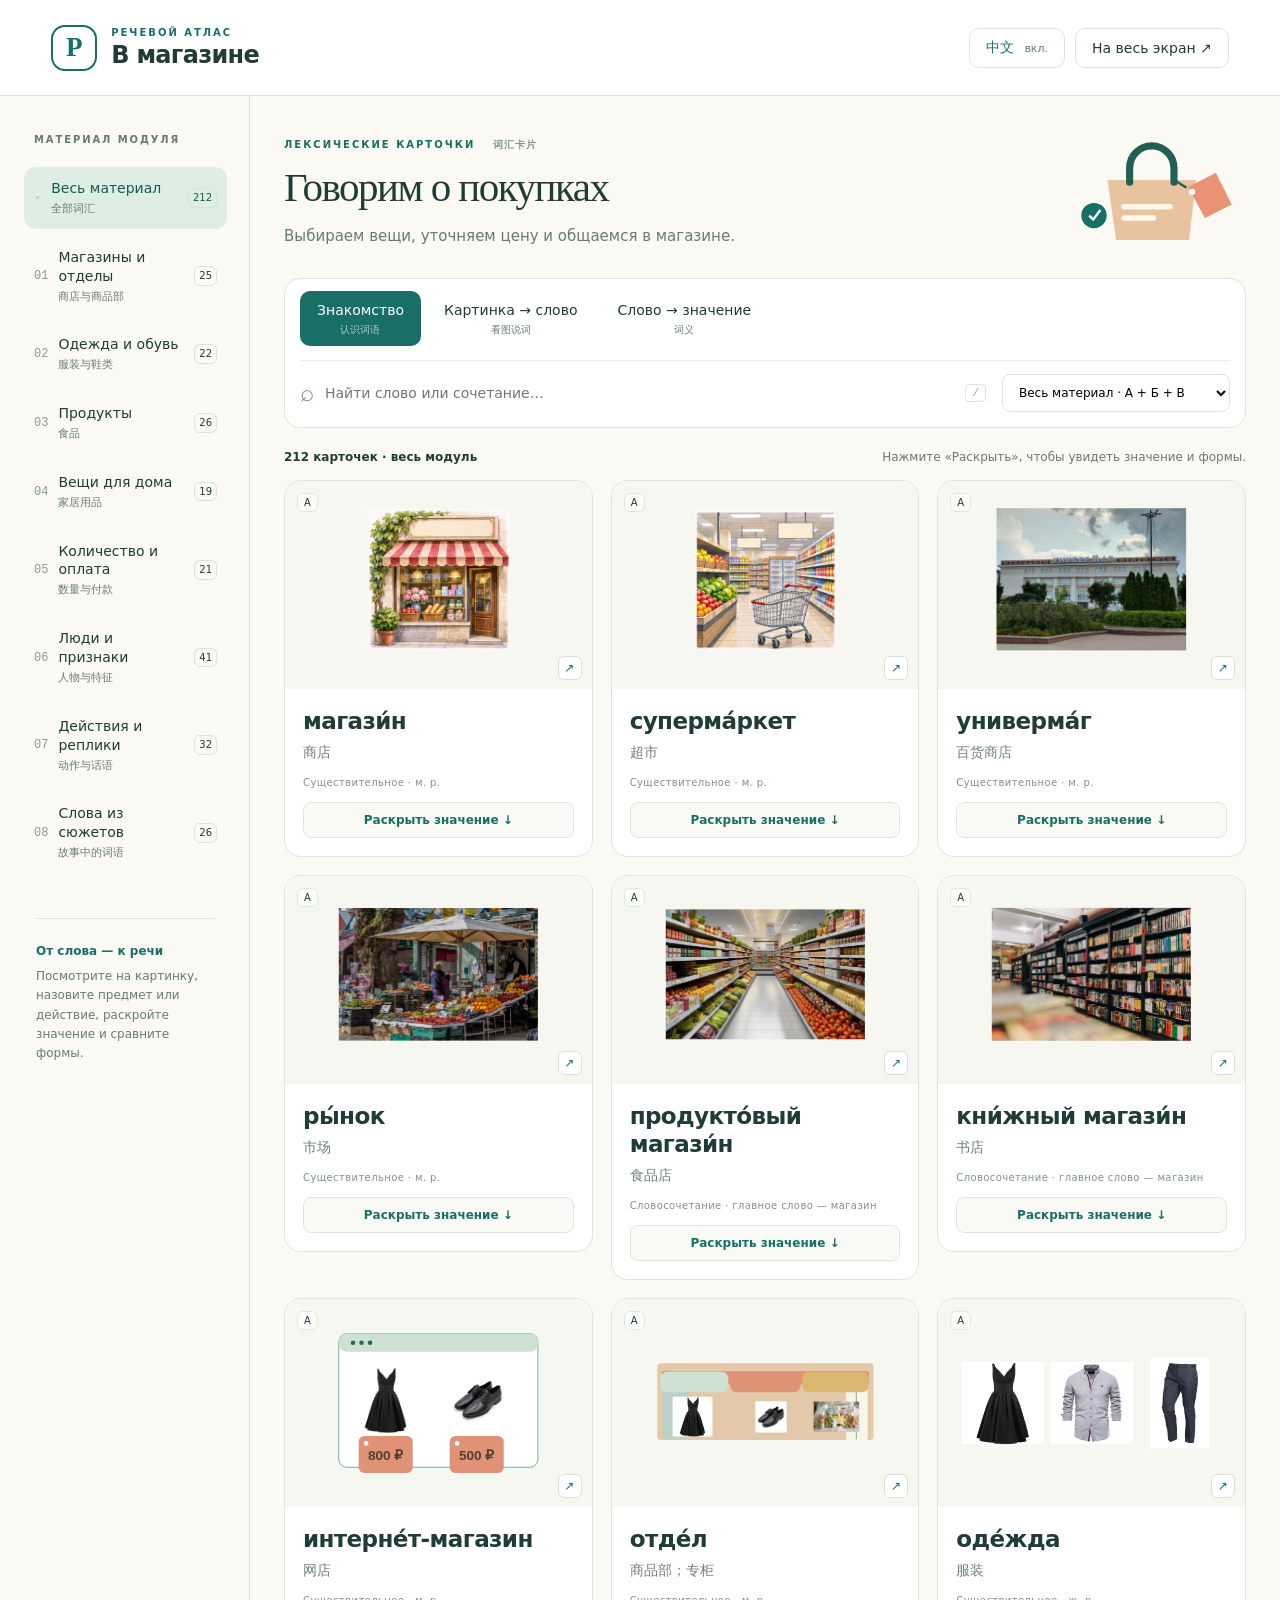
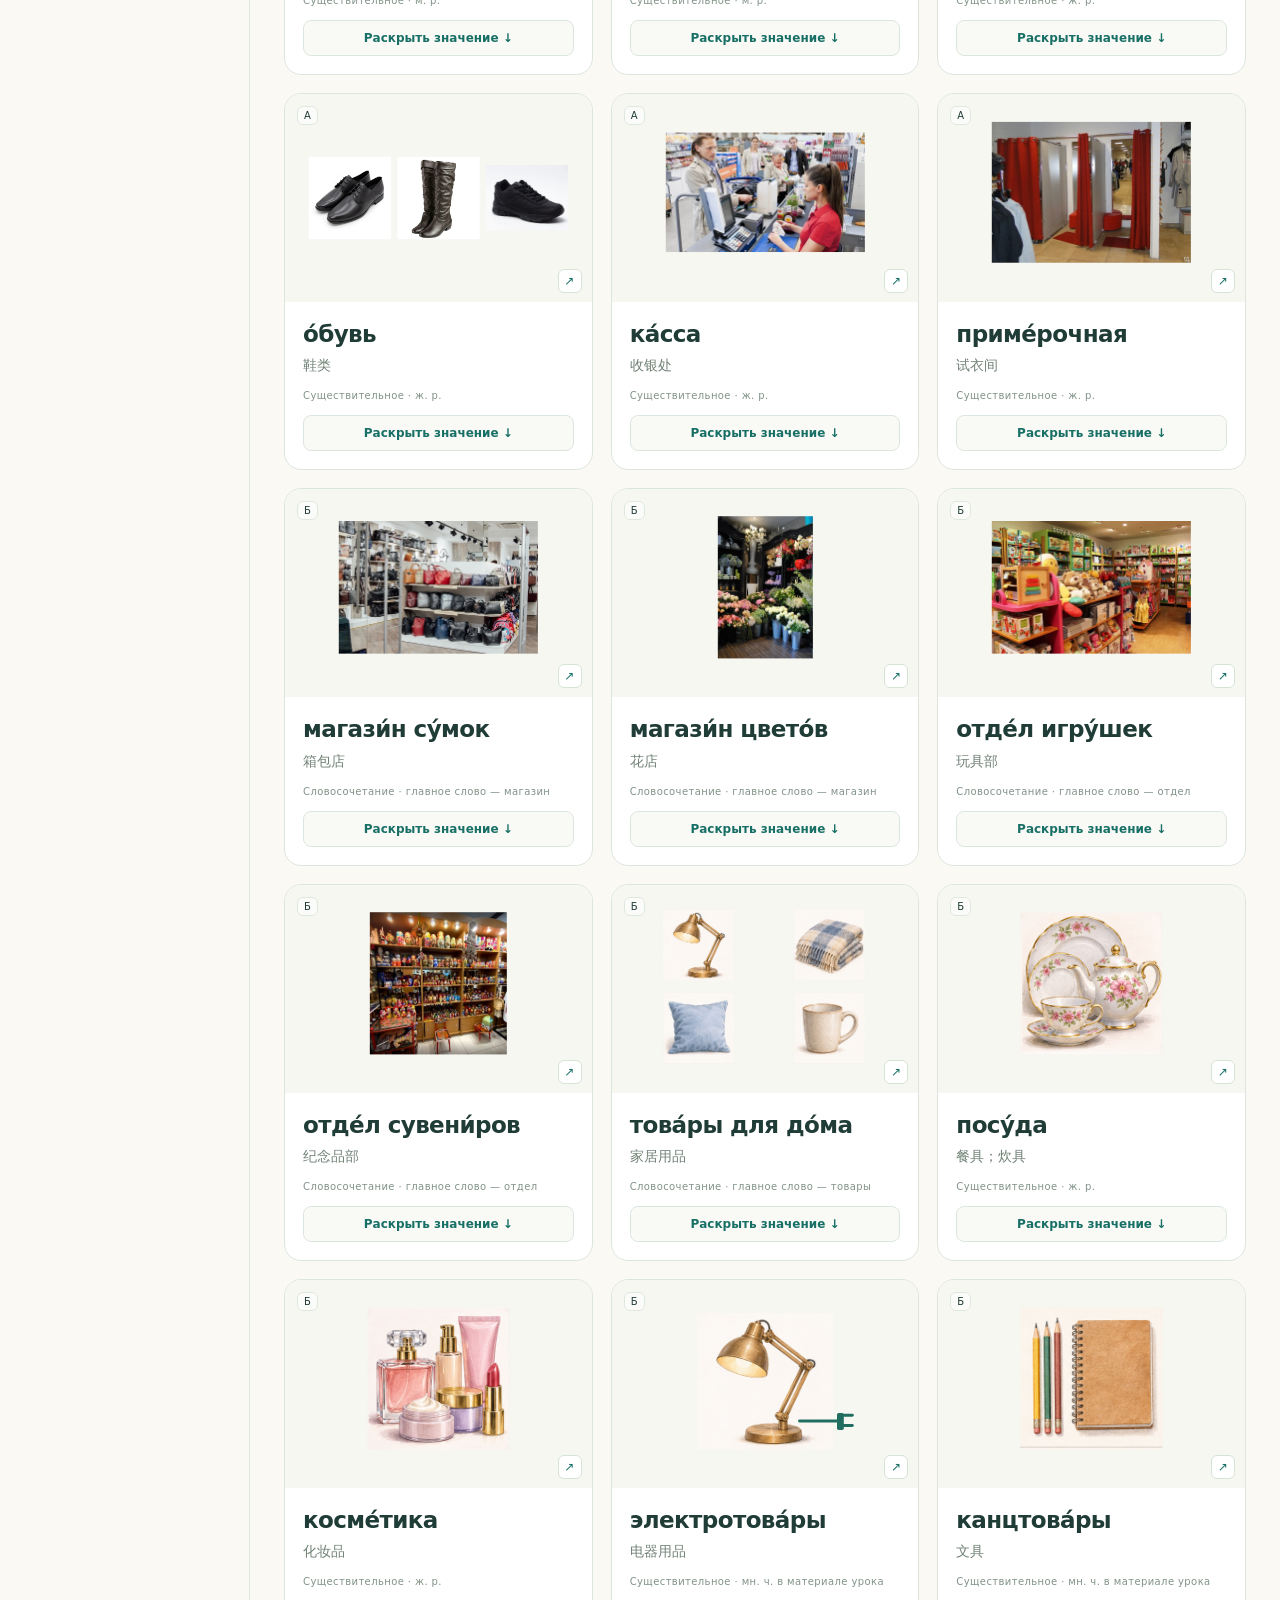
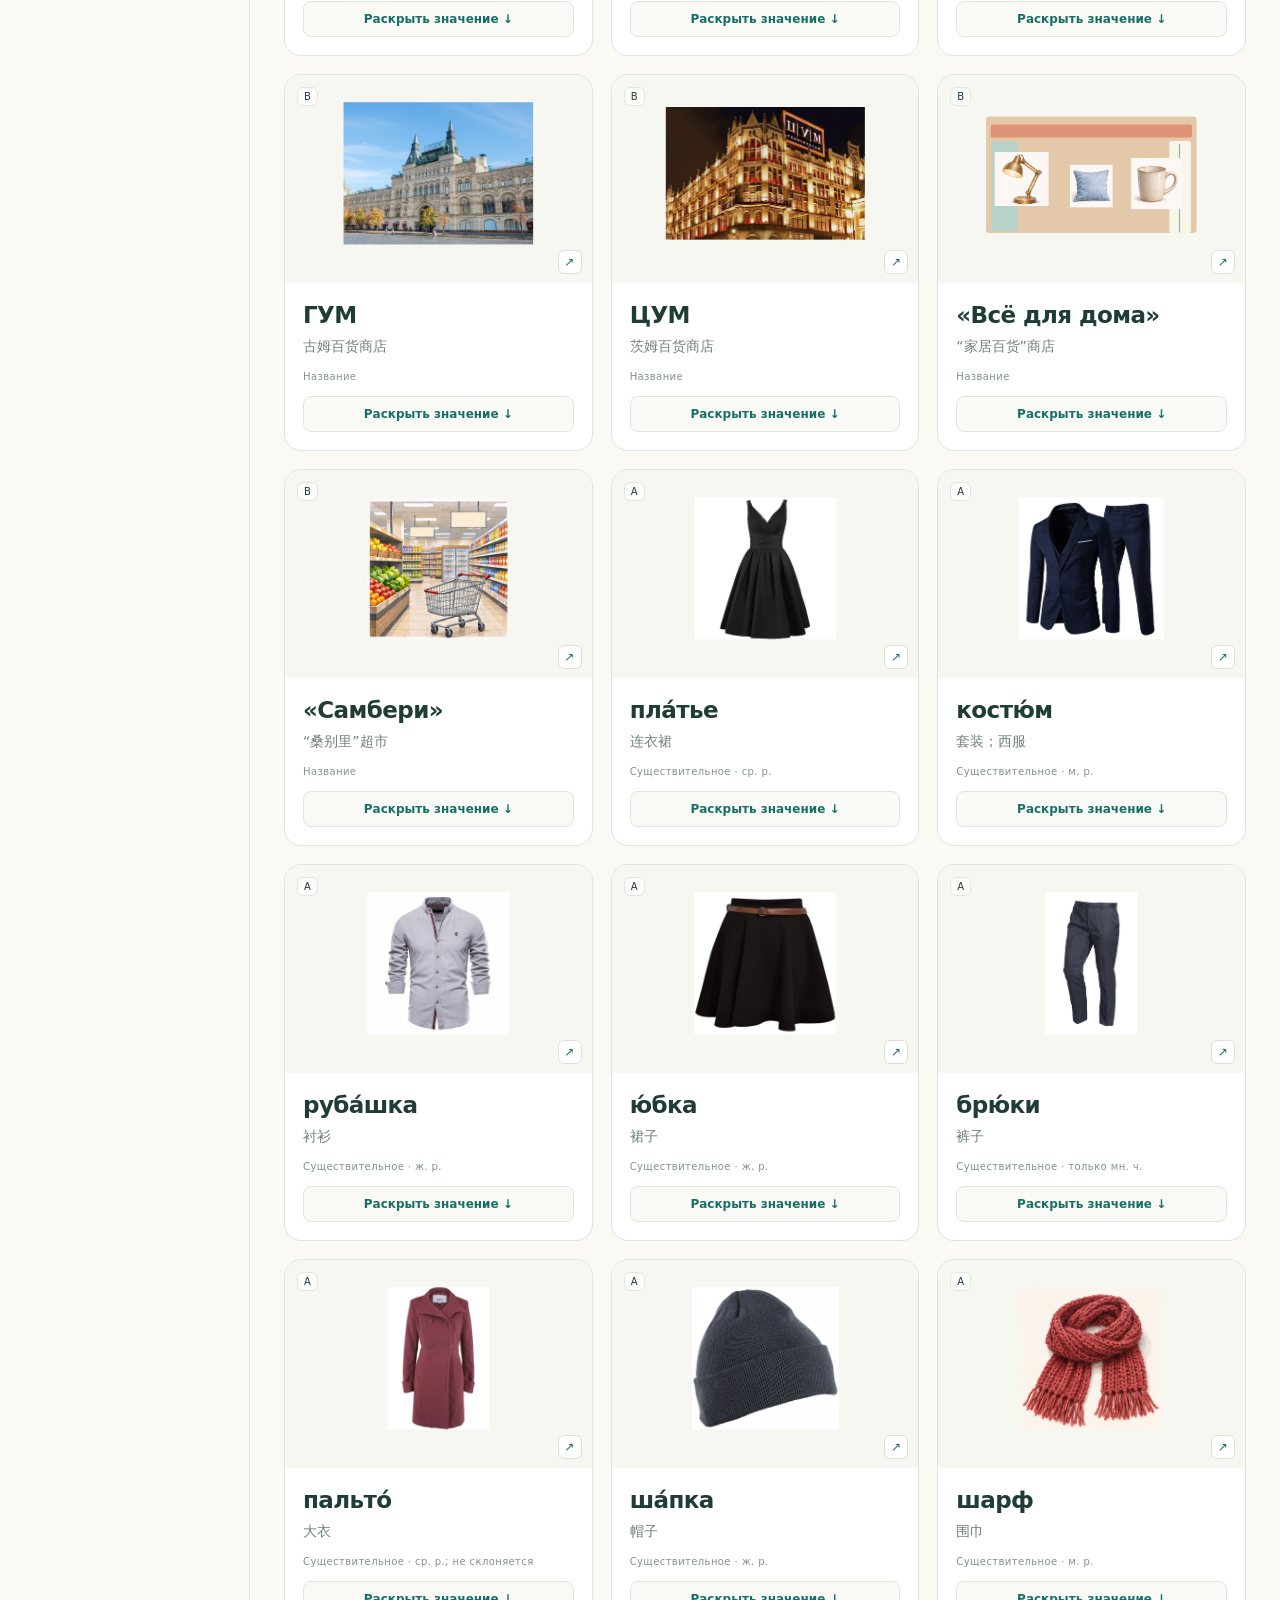
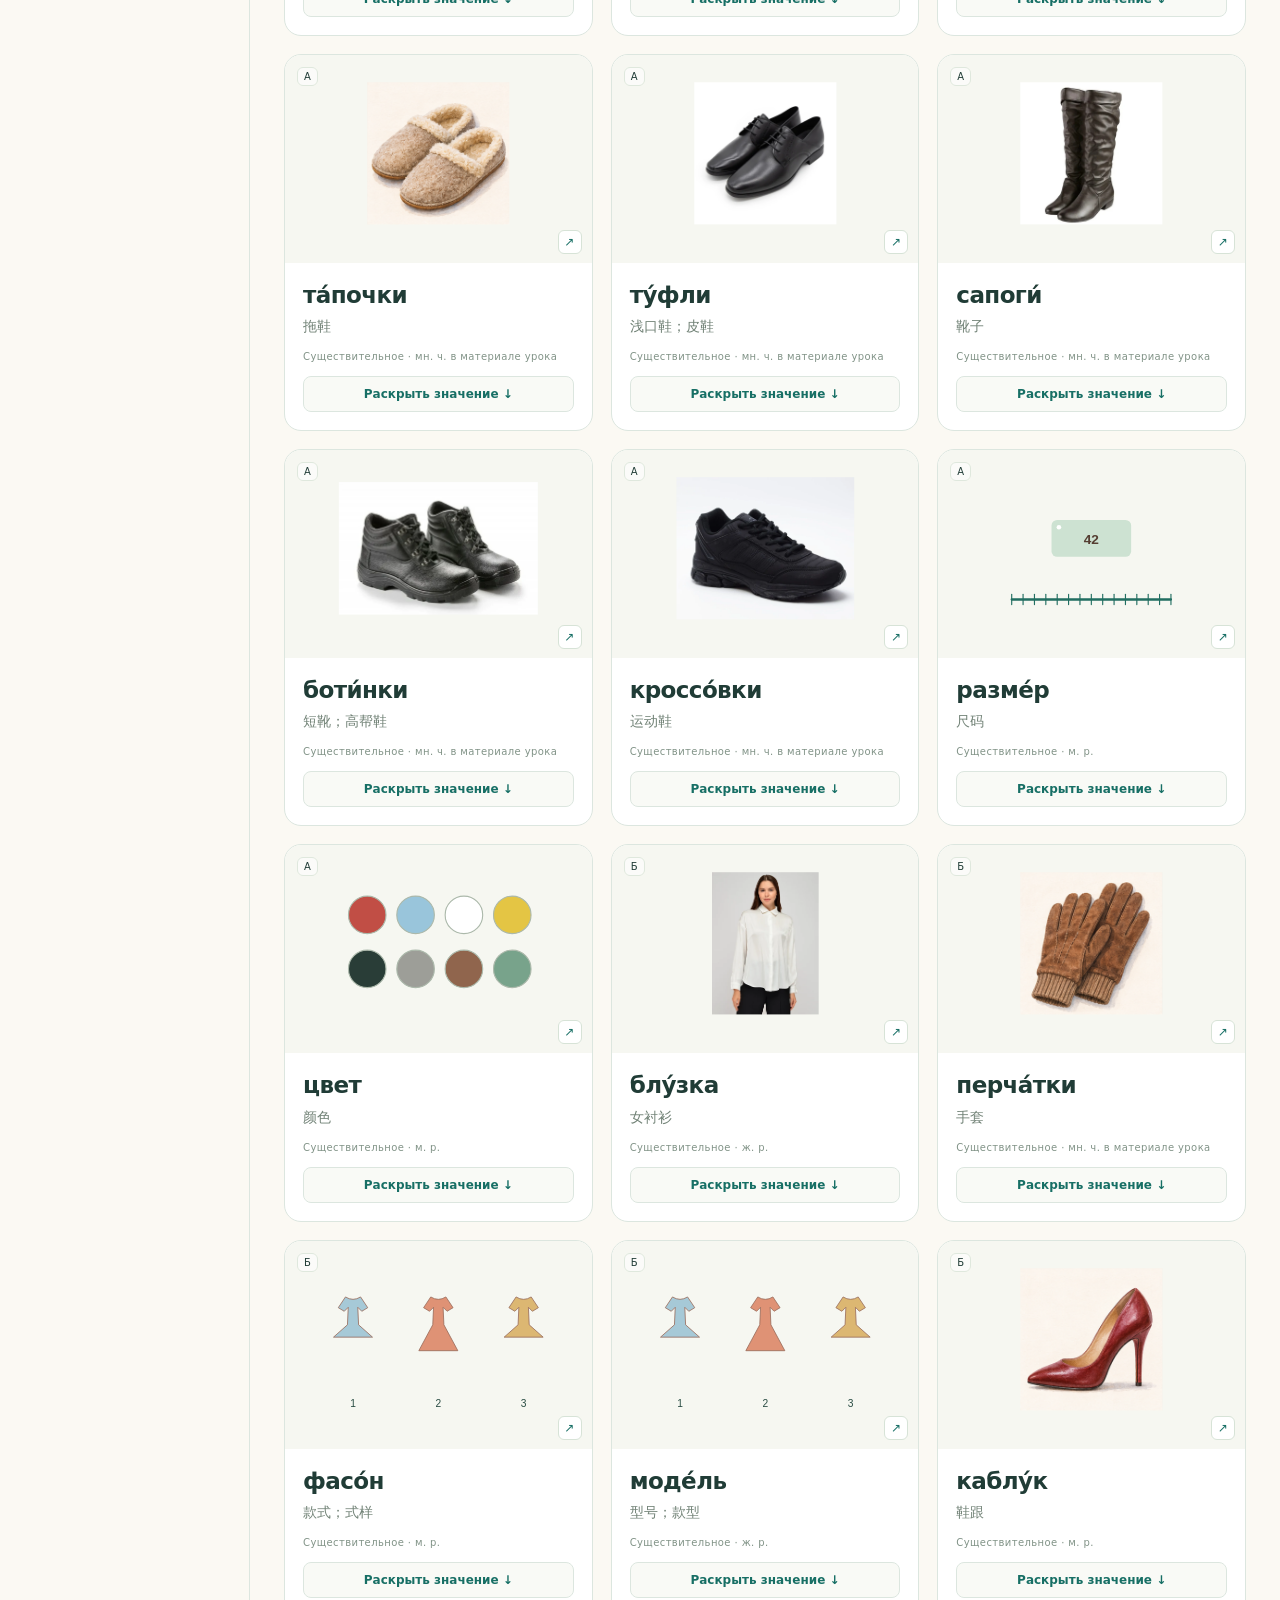
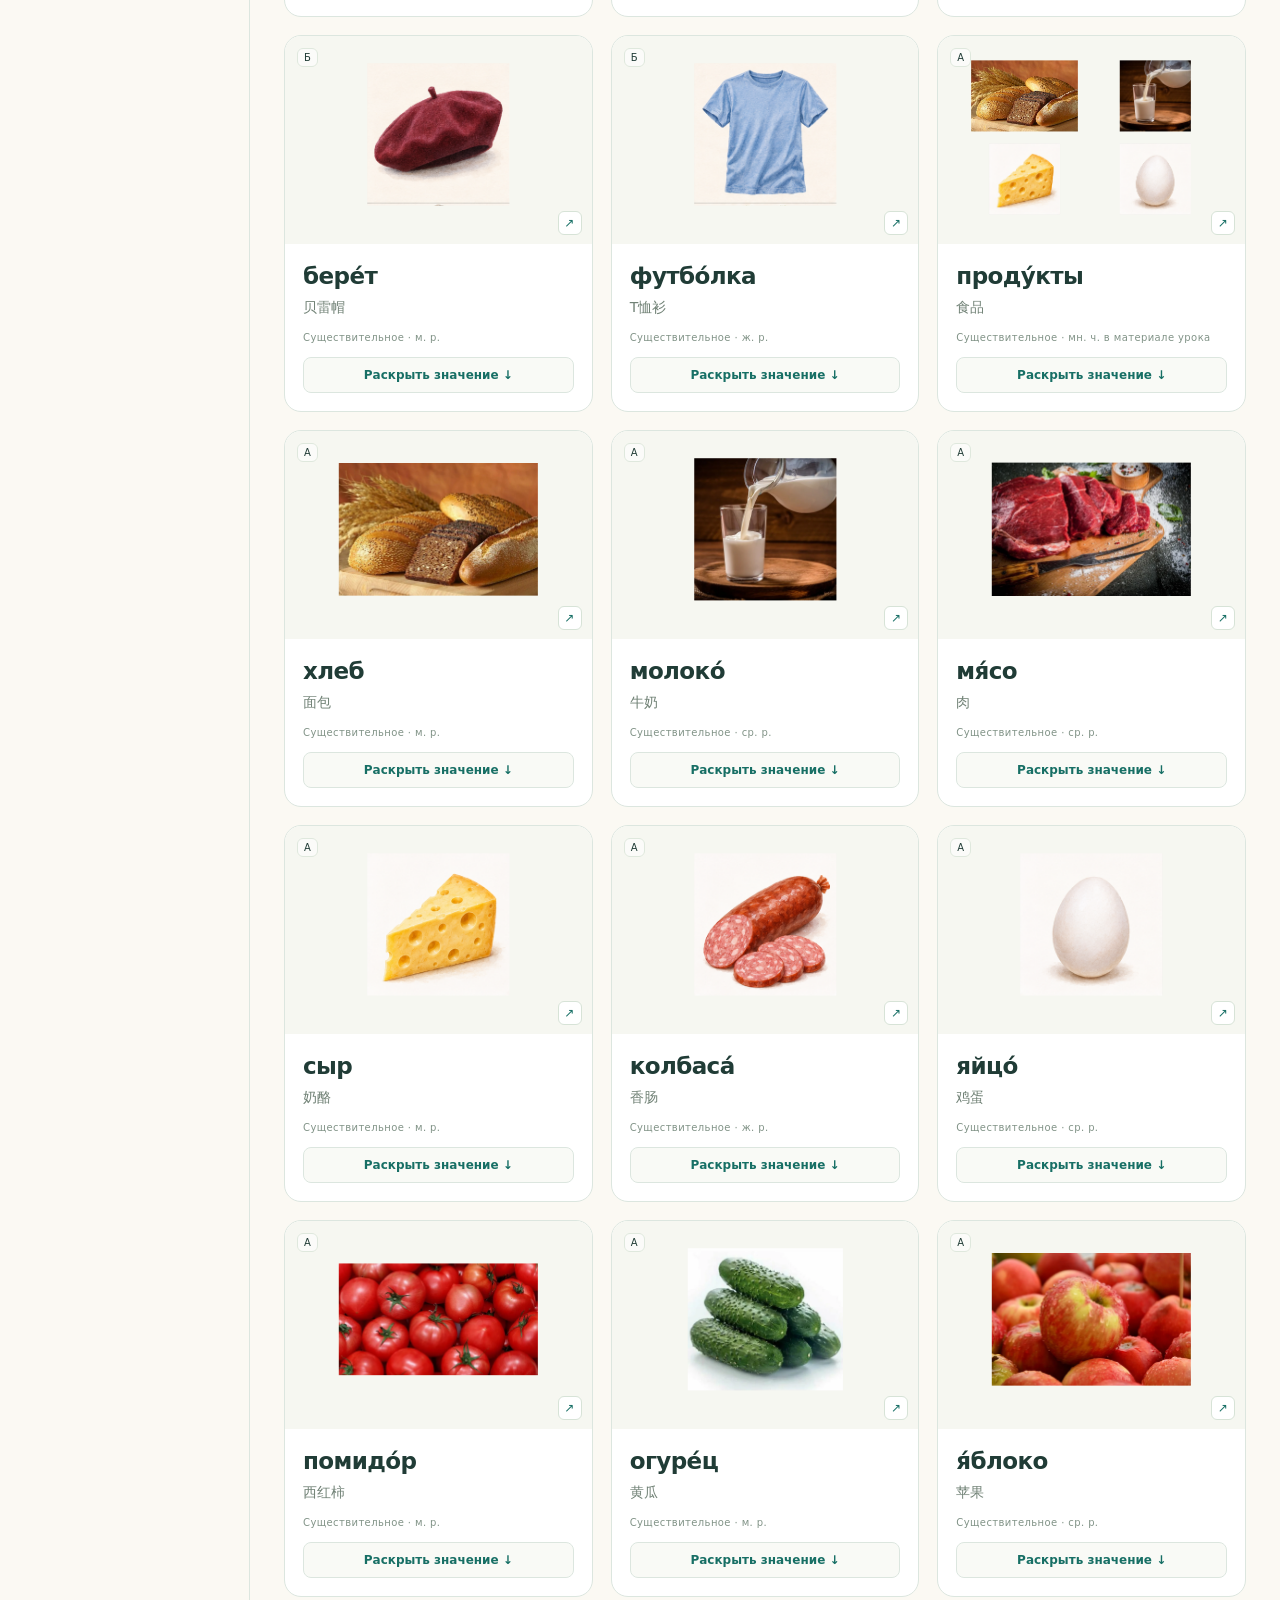
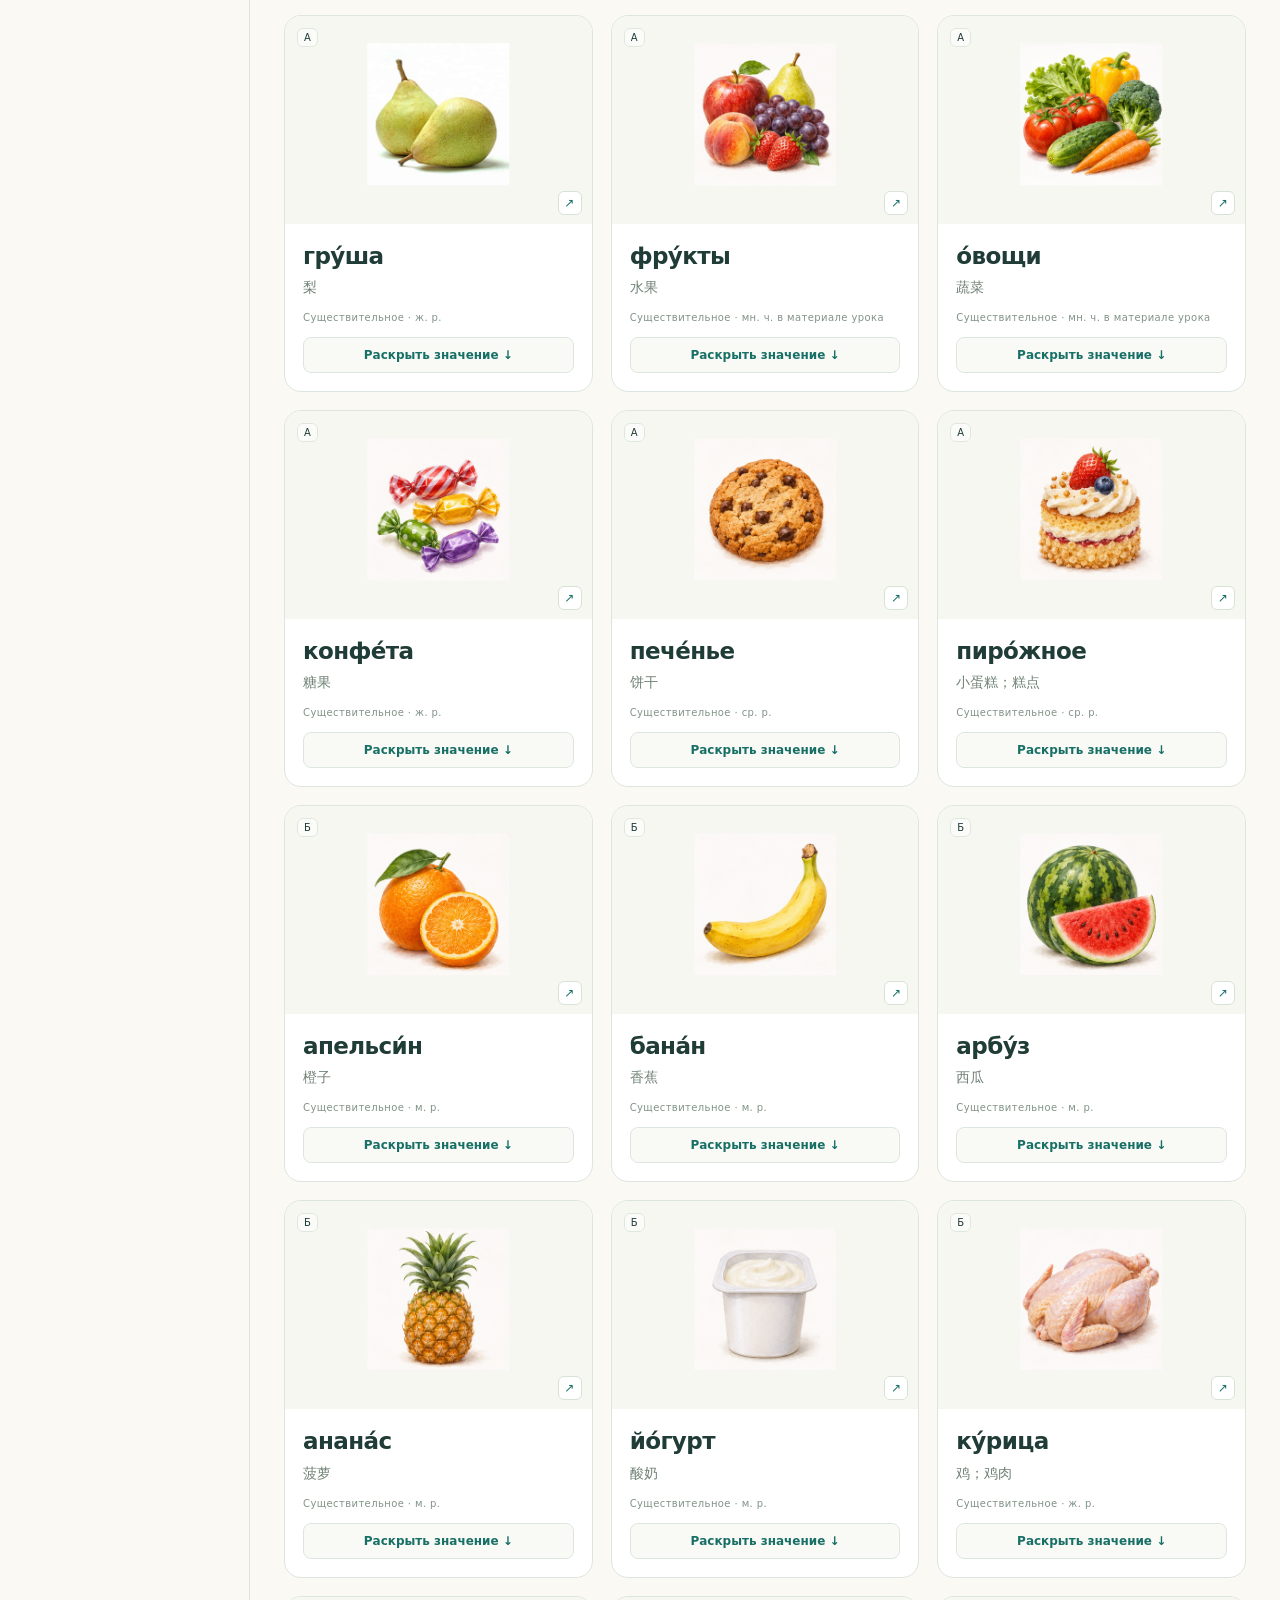
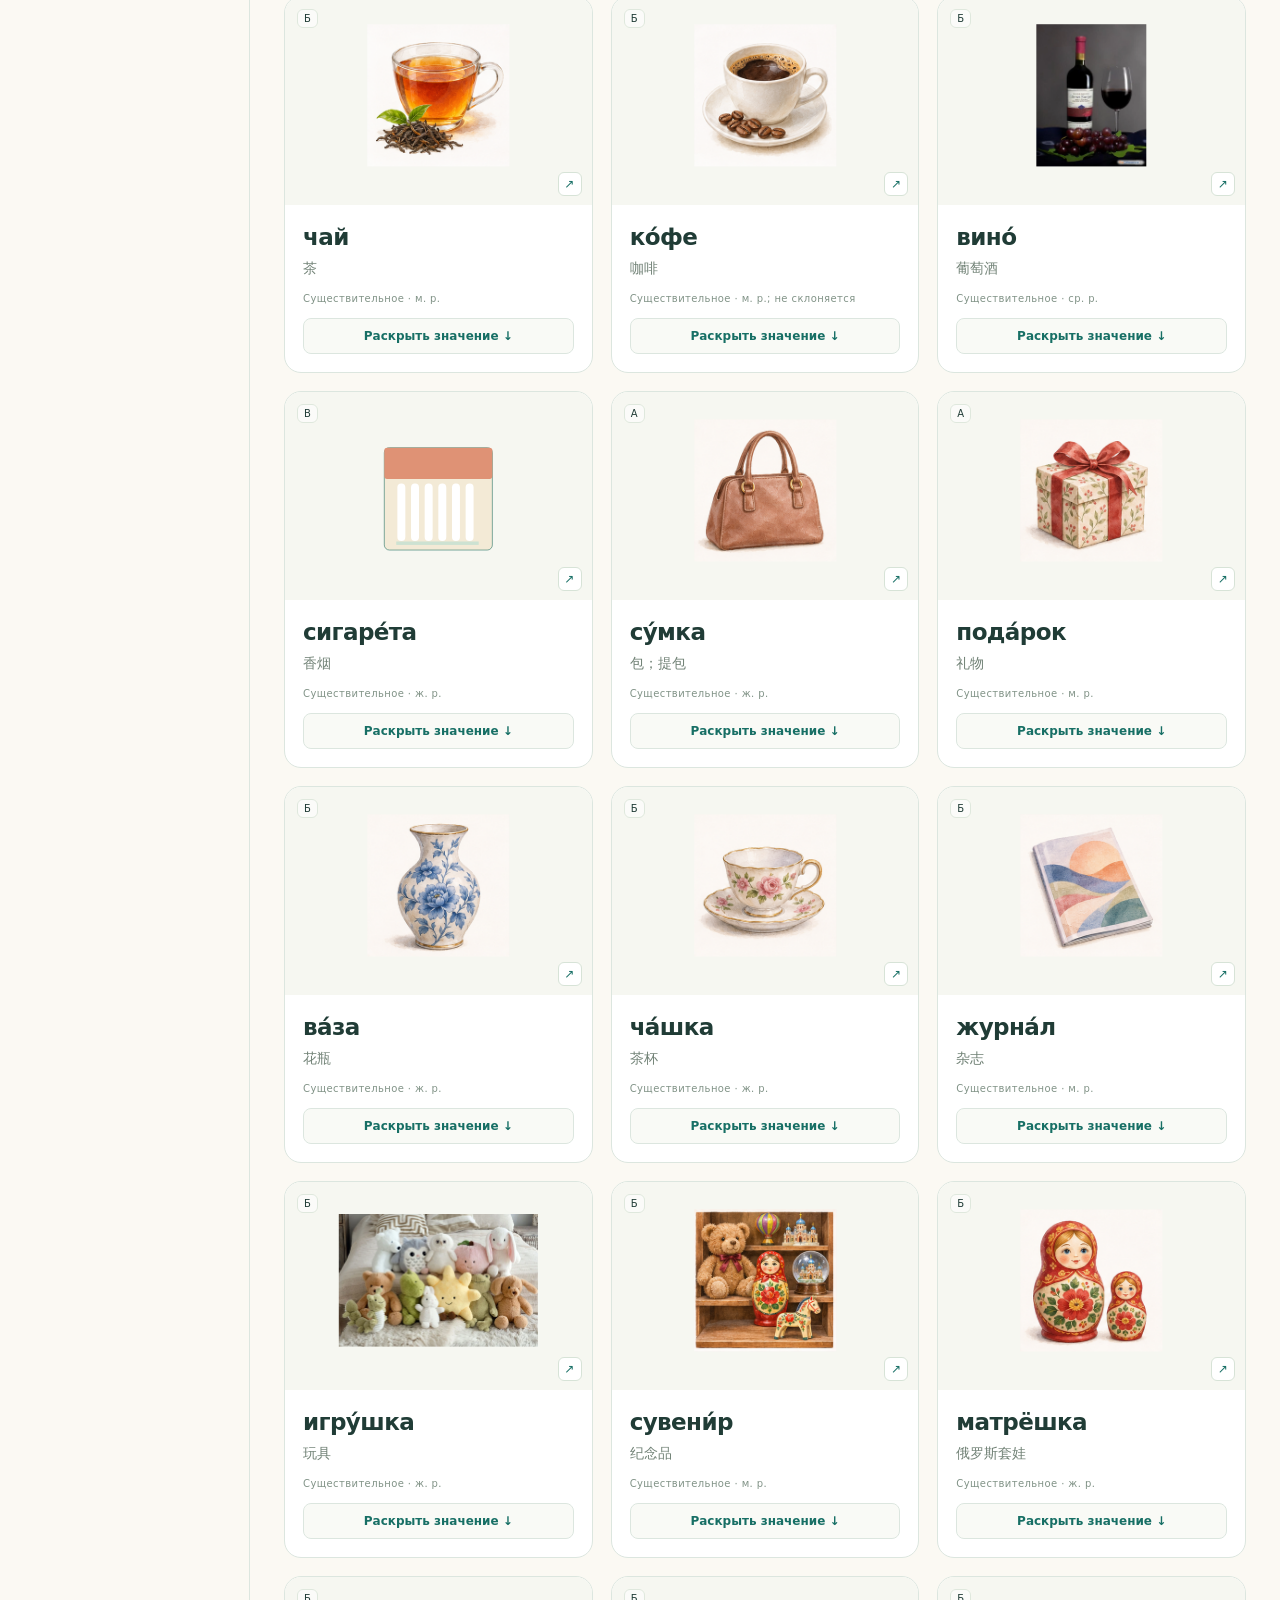
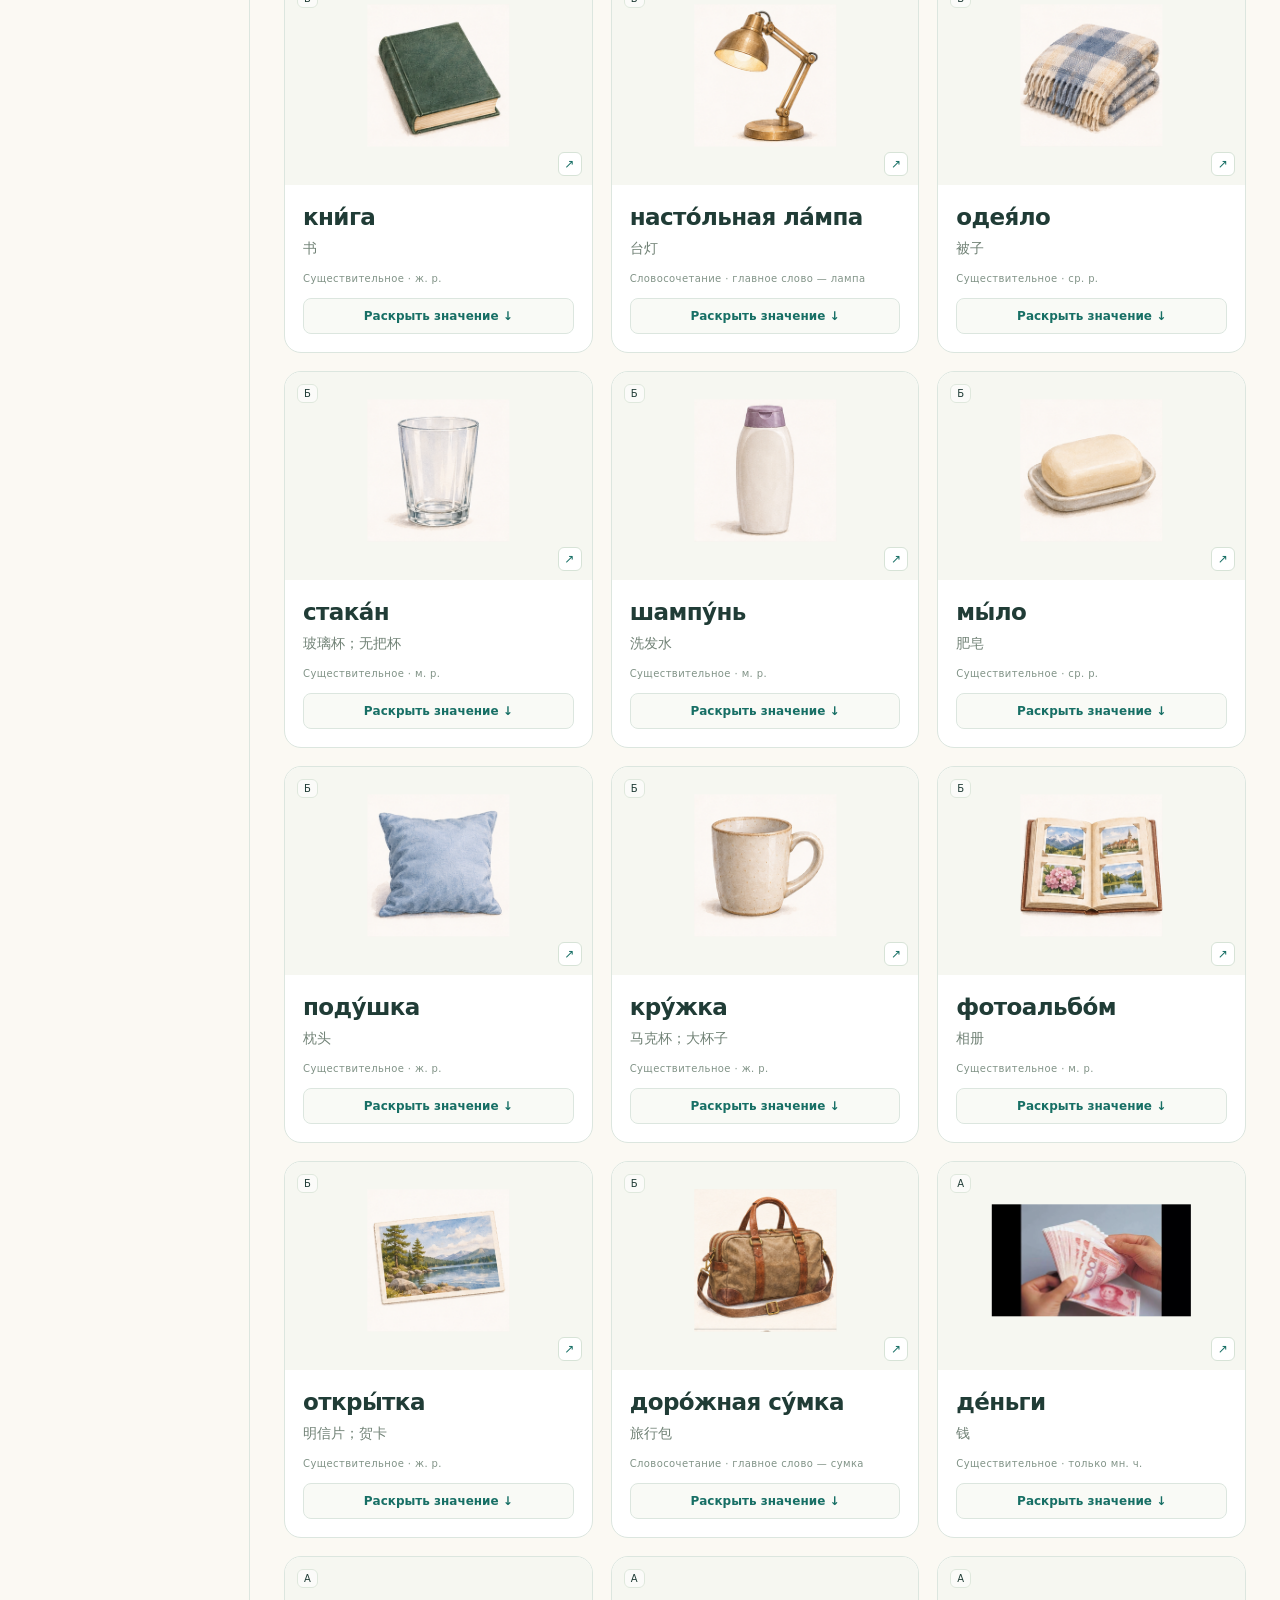
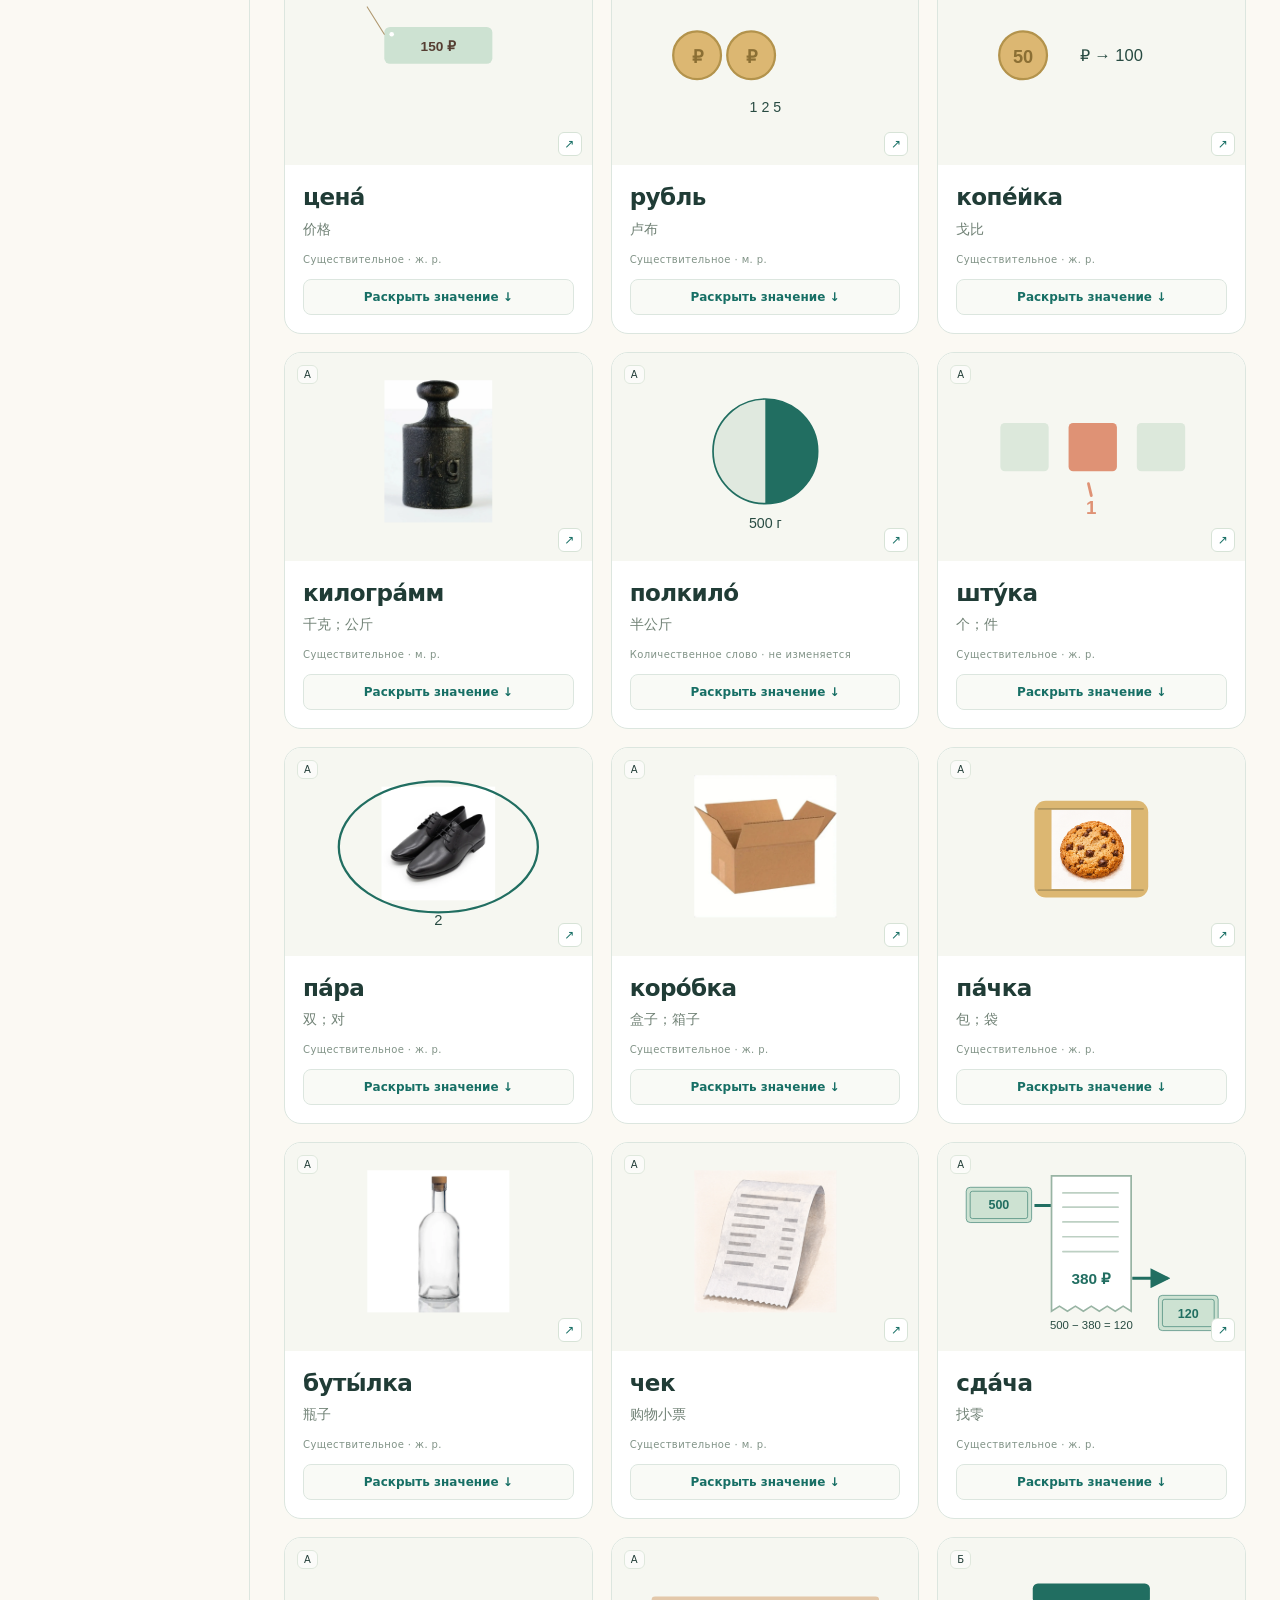
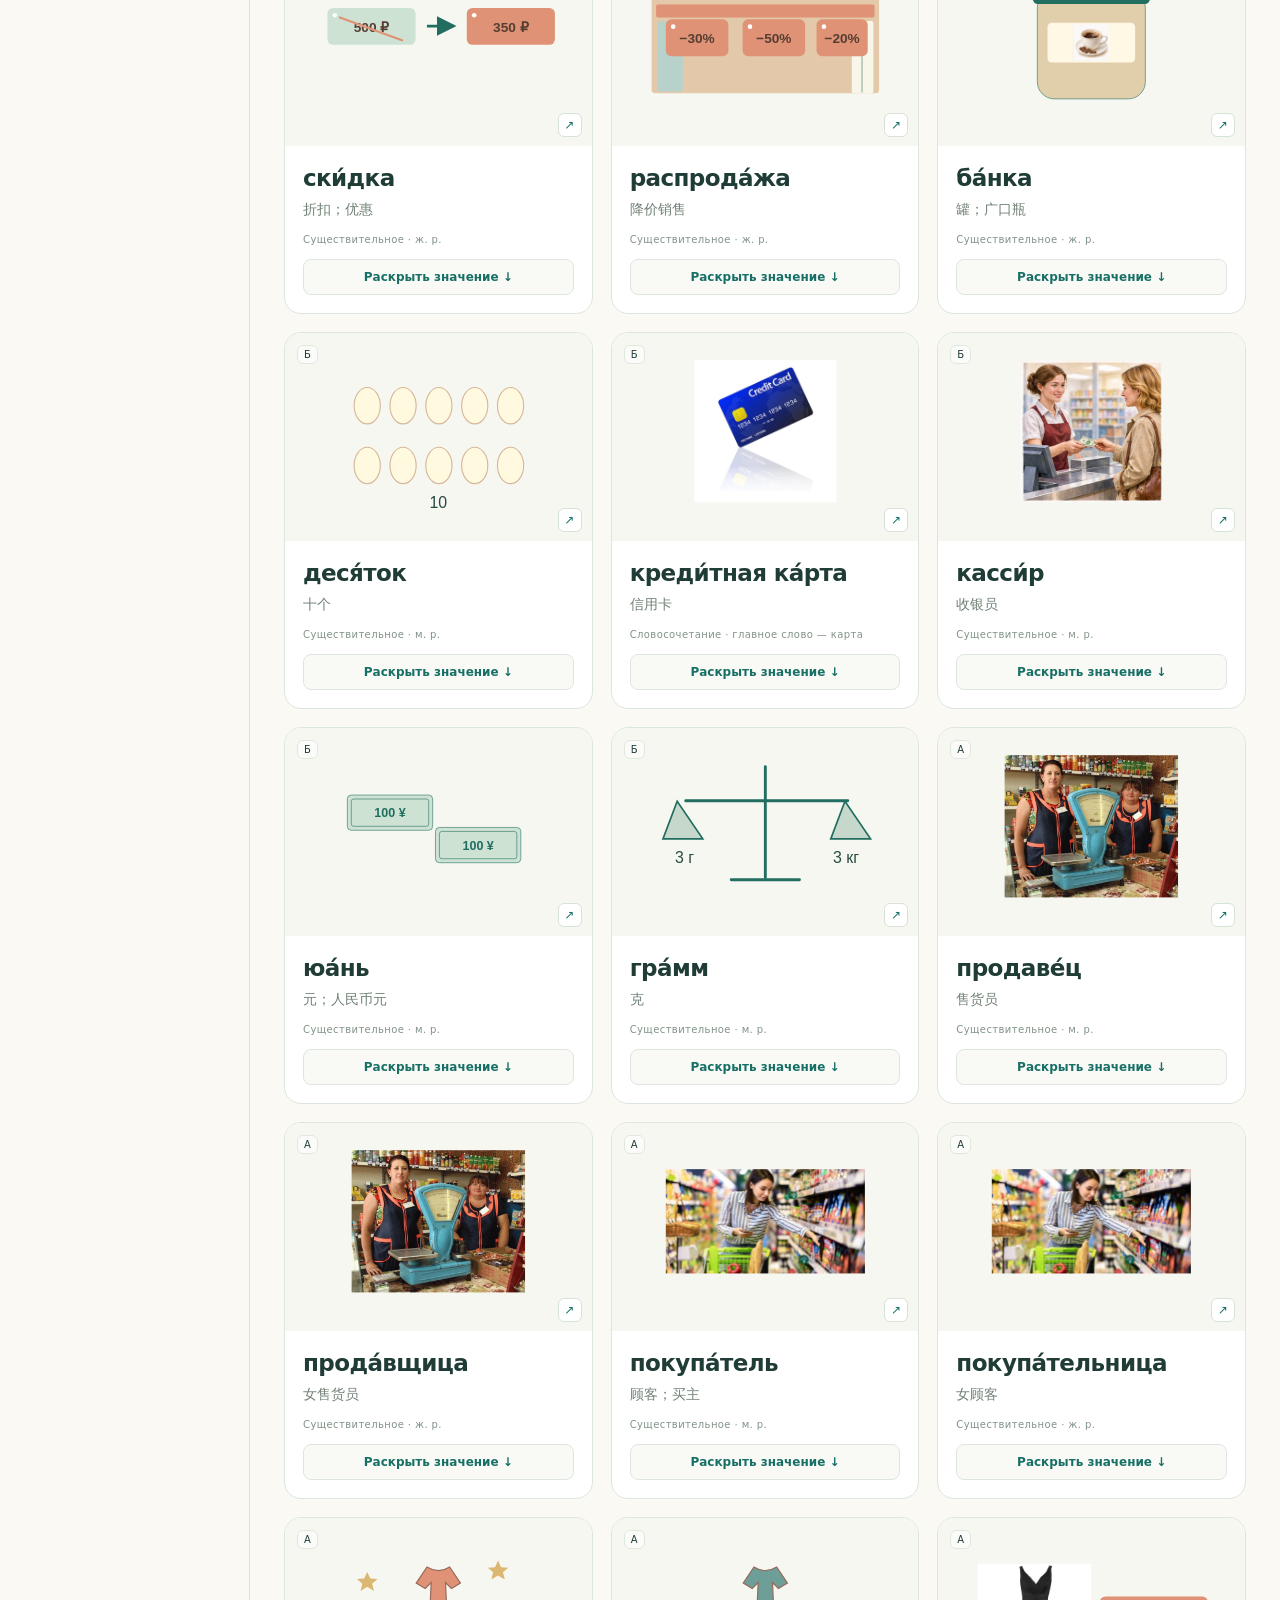
==== index.html @ 2a30f2f8 "Добавить сайт: 212 лексических карточек с иллюстрациями" ====
<!doctype html><html lang="ru"><head><meta charset="utf-8"><meta name="viewport" content="width=device-width,initial-scale=1"><meta name="theme-color" content="#176f65"><title>В магазине · Речевой атлас</title><meta name="description" content="Речевой атлас: магазины, вещи, продукты и общение при покупке. Карточки с изображениями, значениями и формами."><link rel="stylesheet" href="style.css"></head><body><a class="skip" href="#cards">К карточкам</a><header class="top"><a class="brand" href="#" aria-label="Все карточки"><span class="brand-symbol">Р</span><span><small>РЕЧЕВОЙ АТЛАС</small><b>В магазине</b></span></a><div class="top-actions"><button id="zh" aria-pressed="true">中文 <span>вкл.</span></button><button id="present">На весь экран ↗</button></div></header><div class="layout"><aside class="sidebar"><div class="side-kicker">МАТЕРИАЛ МОДУЛЯ</div><nav id="topics" aria-label="Лексические темы"></nav><div class="side-note"><span>От слова — к речи</span><p>Посмотрите на картинку, назовите предмет или действие, раскройте значение и сравните формы.</p></div></aside><main><section class="intro"><div><div class="eyebrow">ЛЕКСИЧЕСКИЕ КАРТОЧКИ <span>词汇卡片</span></div><h1 id="heading">Говорим о покупках</h1><p id="subheading">Выбираем вещи, уточняем цену и общаемся в магазине.</p></div><div class="intro-art" aria-hidden="true"><svg viewBox="0 0 240 150"><path fill="#e8c39d" d="M65 58h112l-9 76H76z"/><path d="M93 61V43a28 28 0 0 1 56 0v18" fill="none" stroke="#245f56" stroke-width="9" stroke-linecap="round"/><path d="M167 67l35-18 20 40-34 17z" fill="#ea9374"/><circle cx="172" cy="73" r="4" fill="#fff"/><path d="M165 68l-16-10" stroke="#245f56" stroke-width="3"/><path d="M86 92h58m-58 14h37" stroke="#fff7eb" stroke-width="7" stroke-linecap="round"/><circle cx="48" cy="103" r="16" fill="#176f65"/><path d="M42 103l5 5 9-12" fill="none" stroke="#fff" stroke-width="3"/></svg></div></section><section class="controls" aria-label="Настройки карточек"><div class="modes" role="group" aria-label="Режим"><button class="active" data-mode="browse">Знакомство <small>认识词语</small></button><button data-mode="picture">Картинка → слово <small>看图说词</small></button><button data-mode="meaning">Слово → значение <small>词义</small></button></div><div class="filter-row"><label class="search"><span aria-hidden="true">⌕</span><input id="search" placeholder="Найти слово или сочетание…" aria-label="Поиск карточек"><kbd>/</kbd></label><select id="level" aria-label="Языковой материал"><option value="all">Весь материал · А + Б + В</option><option value="А">А · Основные слова</option><option value="Б">Б · Слова с опорой</option><option value="В">В · Слова из сюжетов</option></select></div></section><div class="results"><span id="count" role="status">Загружаем карточки…</span><span id="modehint">Нажмите «Раскрыть», чтобы увидеть значение и формы.</span></div><div class="cards" id="cards" tabindex="-1"></div><div id="empty" class="empty" hidden>Ничего не найдено.<button id="reset">Показать весь материал</button></div><footer><b>В магазине</b><span>Речевой атлас · Картинка, слово, значение и речь</span><button id="help">Как работать с карточками</button></footer></main></div><dialog id="viewer"><div class="dialog-top"><span id="deck-count"></span><button id="close" aria-label="Закрыть карточку">✕</button></div><div id="deck-card"></div><div class="deck-nav"><button id="prev" aria-label="Предыдущая карточка">← Назад</button><button id="flip">Раскрыть</button><button id="next" aria-label="Следующая карточка">Дальше →</button></div><p class="keyhint">← → — листать · Пробел — раскрыть · Esc — закрыть</p></dialog><dialog id="help-dialog"><button class="help-close" aria-label="Закрыть">✕</button><h2>Одна карточка — несколько опор</h2><p><b>Знакомство.</b> Посмотрите на изображение и слово. Раскройте толкование, формы и пример.</p><p><b>Картинка → слово.</b> Сначала назовите предмет, действие или ситуацию. Затем проверьте себя.</p><p><b>Слово → значение.</b> Объясните слово по-русски. После этого сравните своё объяснение с карточкой.</p><p>Слова А — основа для короткой реплики. Б — расширение с опорой. В — слова для понимания конкретных сюжетов. Для отвлечённых значений используются ситуации и смысловые схемы.</p><button class="primary help-close">К карточкам</button></dialog><script src="app.js"></script></body></html>
---- style.css ----
:root{--ink:#203c36;--teal:#176f65;--muted:#687b73;--border:#dce6df;--cream:#fbf9f3;--mint:#e9f3ed;--orange:#e49c7d}*{box-sizing:border-box}body{margin:0;background:var(--cream);color:var(--ink);font-family:system-ui,-apple-system,"Segoe UI",Arial,sans-serif;font-size:17px}button,input,select{font:inherit}button,a,input,select{touch-action:manipulation}button{cursor:pointer}button:focus-visible,a:focus-visible,input:focus-visible,select:focus-visible{outline:3px solid #df926b;outline-offset:4px}button{color:inherit}button:disabled{opacity:.45;cursor:default}.skip{position:absolute;left:-999px}.skip:focus{left:12px;top:12px;z-index:10;background:white;padding:14px}.top{height:96px;background:#fff;display:flex;align-items:center;justify-content:space-between;padding:0 4vw;border-bottom:1px solid var(--border)}.brand{display:flex;gap:14px;align-items:center;text-decoration:none;color:inherit}.brand-symbol{width:46px;height:46px;border:2px solid var(--teal);border-radius:14px;display:grid;place-items:center;font:700 27px Georgia;color:var(--teal)}.brand small{display:block;letter-spacing:2px;font-size:10px;font-weight:700;color:var(--teal);margin-bottom:3px}.brand b{font-size:24px;letter-spacing:-.7px}.top-actions{display:flex;gap:10px}.top-actions button{padding:10px 16px;border:1px solid var(--border);border-radius:10px;background:white;font-size:14px}.top-actions #zh{color:var(--teal)}#zh span{font-size:11px;margin-left:6px;color:var(--muted)}.layout{max-width:1640px;margin:auto;display:grid;grid-template-columns:250px minmax(0,1fr)}.sidebar{padding:38px 22px 30px 24px;border-right:1px solid var(--border)}.side-kicker{font-size:10px;letter-spacing:1.9px;font-weight:750;color:var(--muted);margin:0 10px 22px}#topics{display:grid;gap:7px}#topics button{display:flex;align-items:center;text-align:left;border:0;background:none;width:100%;border-radius:12px;padding:12px 10px;gap:10px;font-size:14px;line-height:1.35}#topics button.active{background:#deeee4;color:#125d50}#topics button:hover{background:#eaf0e8}.topic-index{color:#8a9b91;font:12px ui-monospace,monospace;flex-shrink:0}.topic-name{flex:1}.topic-name small{display:block;color:var(--muted);font-size:11px;margin-top:4px}.topic-num{border:1px solid #d9e3d8;border-radius:6px;font-size:10px;padding:2px 4px}.side-note{margin:45px 12px 0;border-top:1px solid var(--border);padding-top:23px;font-size:12px;line-height:1.6;color:var(--muted)}.side-note span{color:var(--teal);font-weight:700}.side-note p{margin:6px 0}main{min-width:0;padding:38px 34px}.intro{display:flex;align-items:center;justify-content:space-between;margin-bottom:25px;gap:15px}.eyebrow{color:var(--teal);font-size:10px;letter-spacing:2px;font-weight:750}.eyebrow span{letter-spacing:1px;color:#80968b;margin-left:12px}h1{font:500 clamp(31px,3.2vw,48px)/1.12 Georgia,"Times New Roman",serif;letter-spacing:-1.5px;margin:13px 0}#subheading{font-size:15px;line-height:1.6;color:var(--muted);margin:0;max-width:680px}.intro-art{width:190px;flex-shrink:0}.intro-art svg{width:100%;display:block}.controls{border:1px solid var(--border);border-radius:16px;background:white;padding:8px 15px 15px}.modes{display:flex;gap:6px;padding:4px 0 14px;border-bottom:1px solid #edf0e9}.modes button{border:0;background:white;padding:10px 17px;border-radius:10px;font-size:14px;line-height:1.3}.modes button.active{background:var(--teal);color:white}.modes small{display:block;opacity:.65;margin-top:4px;font-size:10px}.filter-row{display:flex;gap:16px;align-items:center;padding-top:13px}.search{flex:1;display:flex;align-items:center;gap:9px;min-width:100px}.search span{font-size:24px;color:#7d9186}.search input{min-width:0;width:100%;background:transparent;border:0;outline:0;font-size:14px;color:var(--ink)}.search kbd{font-size:11px;border:1px solid var(--border);border-radius:4px;padding:2px 6px;color:#9ba89e}select{max-width:240px;font-size:12px;border:1px solid var(--border);padding:10px 28px 10px 12px;background:white;border-radius:8px}.results{display:flex;align-items:center;justify-content:space-between;gap:15px;margin:22px 0 16px;font-size:12px;color:var(--muted)}#count{color:var(--ink);font-weight:600}.cards{display:grid;grid-template-columns:repeat(3,minmax(0,1fr));gap:18px;align-items:start}.lex-card{border:1px solid var(--border);background:#fff;border-radius:17px;overflow:hidden;transition:border-color .2s,box-shadow .2s;min-width:0}.lex-card:hover{border-color:#9db9aa;box-shadow:0 6px 24px #143d2c08}.picture{height:208px;width:100%;display:block;object-fit:contain;background:#f6f7f1;padding:13px}.picture-link{display:block;width:100%;border:0;padding:0;background:transparent;position:relative}.expand-icon{position:absolute;right:10px;bottom:9px;background:#fff;border:1px solid #d7e3d7;border-radius:6px;font-size:12px;padding:4px 6px;color:var(--teal)}.card-copy{padding:18px}.word{font-size:clamp(22px,1.8vw,29px);font-weight:650;line-height:1.22;letter-spacing:-.6px;overflow-wrap:normal;word-break:normal;margin:0 0 7px}.long-word{font-size:21px;letter-spacing:-.35px}.zh-gloss{font-size:14px;color:#718276;line-height:1.5;margin:0 0 12px}.card-label{color:#819387;font-size:10px;letter-spacing:.4px;line-height:1.5;margin-bottom:12px}.reveal{width:100%;border:1px solid var(--border);background:#f9faf6;border-radius:8px;padding:10px 8px;font-size:12px;color:var(--teal);font-weight:650}.detail{padding-top:14px;border-top:1px solid #e3ebe3;margin-top:12px;font-size:14px;line-height:1.55}.detail p{margin:0 0 12px}.detail .caption{font-size:10px;letter-spacing:1px;font-weight:700;text-transform:uppercase;color:#86968c;display:block;margin-bottom:4px}.forms{color:#62766a;font-size:12px}.example{border-left:3px solid #e6aa8a;padding-left:12px;color:var(--teal);font-size:15px}.badge{position:absolute;top:12px;left:12px;border:1px solid #dfe8dd;background:#fff9;border-radius:6px;font-size:10px;padding:3px 6px}.card-placeholder{font-size:15px;color:var(--muted);min-height:45px;margin:4px 0 12px}.empty{text-align:center;padding:80px 20px;color:var(--muted)}.empty button{display:block;margin:18px auto;background:var(--teal);border:0;border-radius:8px;color:white;padding:12px 18px}footer{padding:35px 0;margin-top:35px;border-top:1px solid var(--border);display:flex;gap:12px;align-items:center;flex-wrap:wrap;font-size:11px;color:var(--muted)}footer b{color:var(--teal)}footer button{margin-left:auto;border:0;background:transparent;color:var(--teal);text-decoration:underline;font-size:11px}dialog{border:1px solid var(--border);border-radius:22px;color:var(--ink);box-shadow:0 30px 100px #153e3340;max-width:750px;width:calc(100% - 32px);max-height:94dvh;padding:22px;overflow:auto}dialog::backdrop{background:#193d35aa;backdrop-filter:blur(4px)}.dialog-top{display:flex;align-items:center;justify-content:space-between;font-size:12px;color:var(--muted)}.dialog-top button,.help-close:not(.primary){border:0;background:#edf3eb;border-radius:50%;width:36px;height:36px;font-size:17px}.deck-picture{width:100%;height:min(39vh,370px);object-fit:contain;border-radius:16px;background:#f6f7f1;margin:12px 0;padding:15px}#deck-card .word{text-align:center;font-size:36px}#deck-card .zh-gloss{text-align:center}.deck-nav{display:flex;gap:12px;margin-top:20px;justify-content:space-between}.deck-nav button{border:1px solid var(--border);border-radius:10px;padding:13px 18px;background:#fff;font-size:14px}.deck-nav #flip,.primary{background:var(--teal);color:#fff;border-color:var(--teal)}.keyhint{text-align:center;font-size:11px;color:var(--muted);margin:15px 0 0}#help-dialog{padding:32px;font-size:16px;line-height:1.65}#help-dialog .help-close:not(.primary){float:right}.primary{border:0;border-radius:8px;padding:12px 20px}body.hide-zh .zh-gloss,body.hide-zh .topic-name small,body.hide-zh .eyebrow span,body.hide-zh .modes small{display:none}body.present .sidebar,body.present .controls,body.present footer,body.present .intro{display:none}body.present .layout{grid-template-columns:1fr}body.present main{padding-top:15px}body.present .cards{grid-template-columns:repeat(3,minmax(0,1fr))}body.present .picture{height:260px}body.present .word{font-size:33px}@media(min-width:1450px){.cards{grid-template-columns:repeat(4,minmax(0,1fr))}}@media(max-width:1100px){.layout{grid-template-columns:215px minmax(0,1fr)}main{padding:30px 22px}.cards{grid-template-columns:repeat(2,minmax(0,1fr))}.intro-art{width:135px}.picture{height:220px}}@media(max-width:760px){.top{height:82px;padding:0 18px}.brand-symbol{width:36px;height:36px;font-size:22px;border-radius:10px}.brand b{font-size:21px}.brand small{font-size:8px}.top-actions button{padding:9px 10px;font-size:12px}.top-actions #present{font-size:0}.top-actions #present:after{content:'↗';font-size:18px}.top-actions #zh span{display:none}.layout{display:block}.sidebar{padding:14px 16px;border-right:0;border-bottom:1px solid var(--border)}.side-kicker,.side-note{display:none}#topics{display:flex;overflow-x:auto;gap:8px;scrollbar-width:thin}#topics button{width:auto;min-width:150px;border:1px solid var(--border);font-size:12px;padding:9px 10px;flex-shrink:0}#topics button:first-child{min-width:132px}.topic-index,.topic-num{display:none}.topic-name small{font-size:10px}main{padding:26px 16px}.intro-art{width:90px}.eyebrow{font-size:8px;letter-spacing:1px}.eyebrow span{display:none}h1{font-size:33px;letter-spacing:-1px}#subheading{font-size:13px}.intro{margin-bottom:20px;gap:6px}.controls{padding:7px 10px 12px}.modes{gap:2px;justify-content:space-between}.modes button{font-size:11px;padding:9px 8px}.modes small{font-size:9px}.filter-row{gap:8px;flex-wrap:wrap}.search{flex-basis:100%;padding-bottom:10px;border-bottom:1px solid #edf0e9}.search input{font-size:14px}.search kbd{display:none}select{max-width:100%;width:100%;border:0;padding:5px 0;font-size:12px}.results{font-size:11px;margin-top:18px;align-items:start}#modehint{max-width:55%;text-align:right;font-size:10px;line-height:1.4}.cards{grid-template-columns:repeat(2,minmax(0,1fr));gap:10px}.picture{height:165px;padding:10px}.card-copy{padding:13px 11px}.word{font-size:22px;letter-spacing:-.5px}.long-word{font-size:18px}.zh-gloss{font-size:12px}.card-label{font-size:9px}.reveal{font-size:11px;padding:9px 5px}.detail{font-size:12px}.forms{font-size:11px}.example{font-size:13px}.badge{top:8px;left:8px}.expand-icon{display:none}footer{font-size:10px;gap:8px}footer button{margin-left:0}.deck-nav{gap:6px}.deck-nav button{font-size:12px;padding:12px}#deck-card .word{font-size:29px}.keyhint{display:none}body.present .cards{grid-template-columns:repeat(2,minmax(0,1fr))}body.present .picture{height:200px}body.present .word{font-size:26px}}@media(max-width:380px){.cards{grid-template-columns:1fr}.picture{height:240px}.word{font-size:27px}.long-word{font-size:24px}.card-copy{padding:17px}.intro-art{display:none}}

.picture > svg,.deck-picture > svg{width:100%;height:100%;display:block}.picture svg image{image-rendering:auto}body.hide-zh .card-placeholder [lang]{display:none}
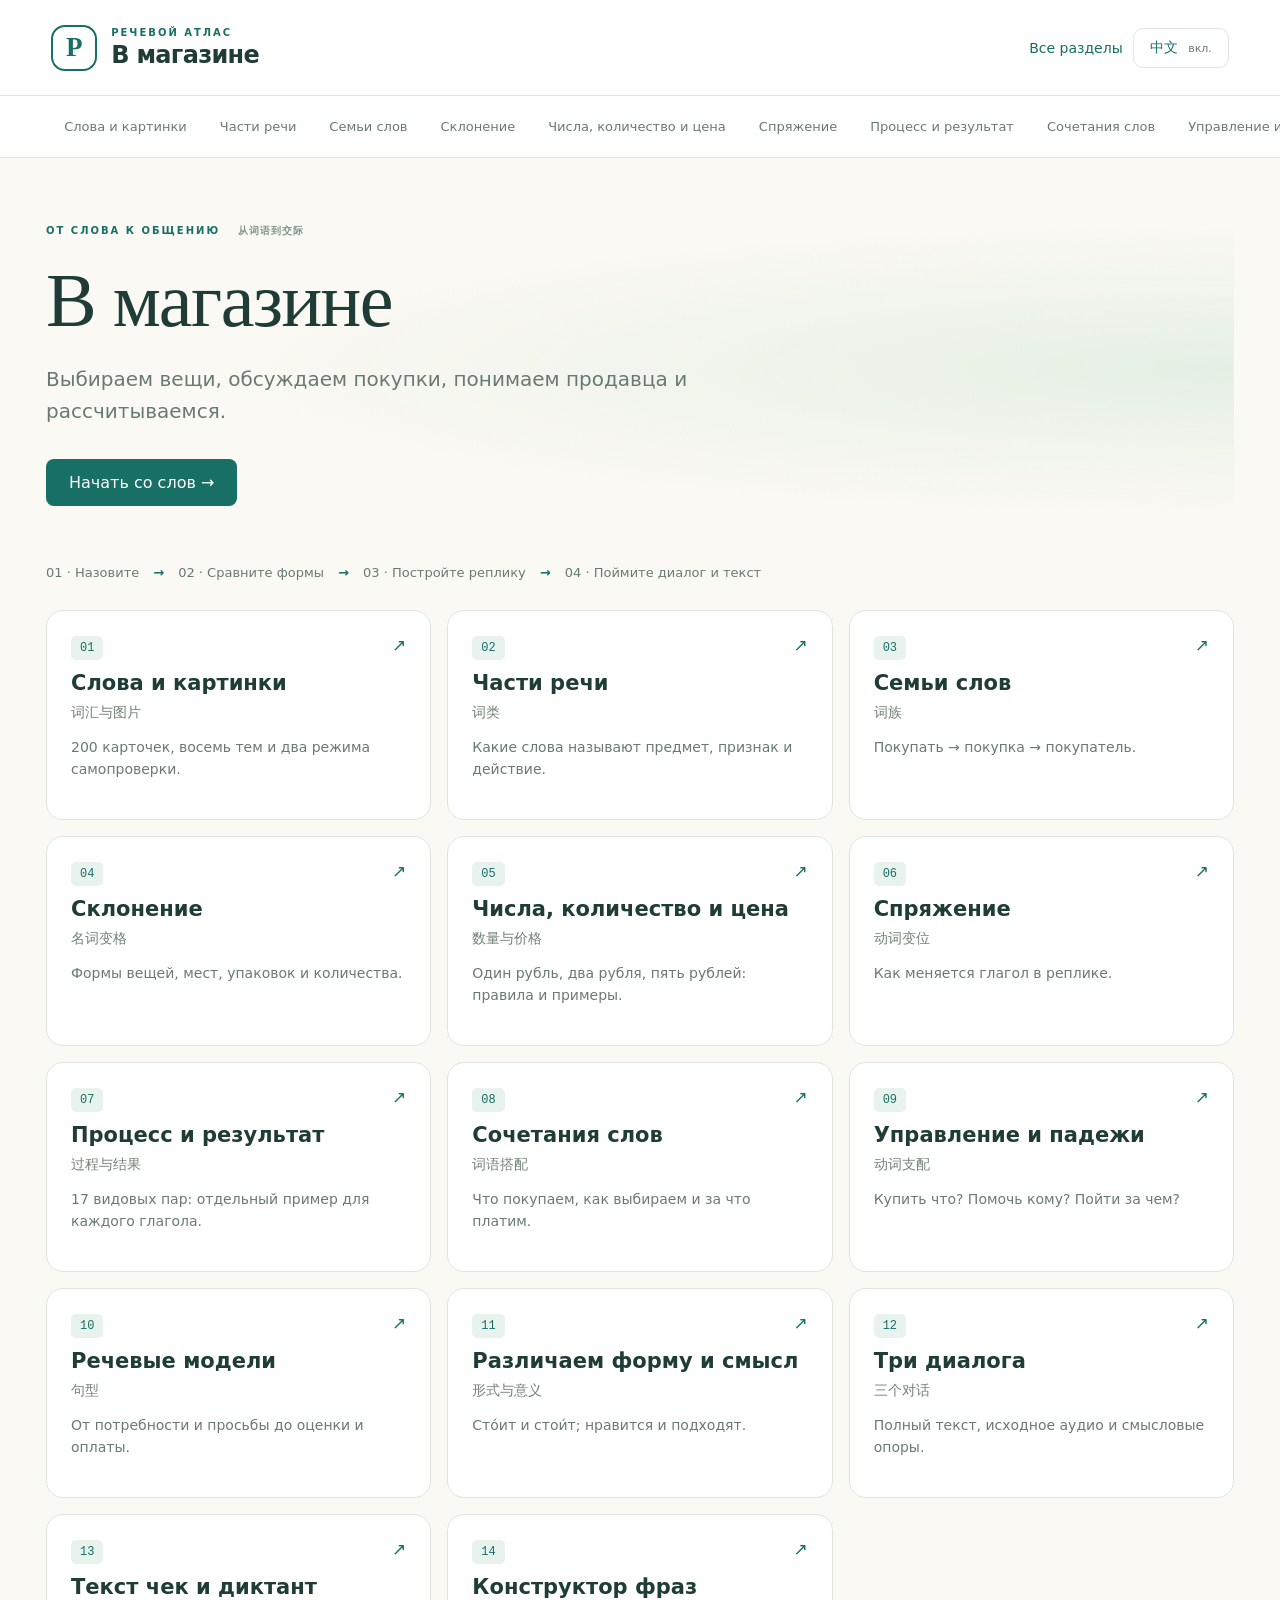
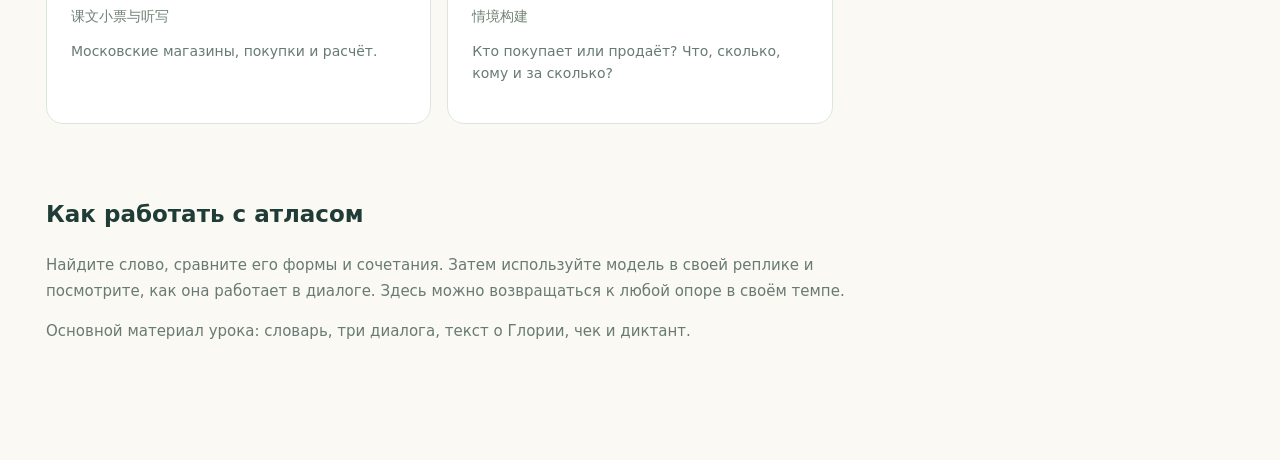
==== commit c4416396: "Опубликовать актуальный речевой атлас: аудио, падежи и конструктор фраз" ====
--- a/index.html
+++ b/index.html
@@ -1 +1 @@
-<!doctype html><html lang="ru"><head><meta charset="utf-8"><meta name="viewport" content="width=device-width,initial-scale=1"><meta name="theme-color" content="#176f65"><title>В магазине · Речевой атлас</title><meta name="description" content="Речевой атлас: магазины, вещи, продукты и общение при покупке. Карточки с изображениями, значениями и формами."><link rel="stylesheet" href="style.css"></head><body><a class="skip" href="#cards">К карточкам</a><header class="top"><a class="brand" href="#" aria-label="Все карточки"><span class="brand-symbol">Р</span><span><small>РЕЧЕВОЙ АТЛАС</small><b>В магазине</b></span></a><div class="top-actions"><button id="zh" aria-pressed="true">中文 <span>вкл.</span></button><button id="present">На весь экран ↗</button></div></header><div class="layout"><aside class="sidebar"><div class="side-kicker">МАТЕРИАЛ МОДУЛЯ</div><nav id="topics" aria-label="Лексические темы"></nav><div class="side-note"><span>От слова — к речи</span><p>Посмотрите на картинку, назовите предмет или действие, раскройте значение и сравните формы.</p></div></aside><main><section class="intro"><div><div class="eyebrow">ЛЕКСИЧЕСКИЕ КАРТОЧКИ <span>词汇卡片</span></div><h1 id="heading">Говорим о покупках</h1><p id="subheading">Выбираем вещи, уточняем цену и общаемся в магазине.</p></div><div class="intro-art" aria-hidden="true"><svg viewBox="0 0 240 150"><path fill="#e8c39d" d="M65 58h112l-9 76H76z"/><path d="M93 61V43a28 28 0 0 1 56 0v18" fill="none" stroke="#245f56" stroke-width="9" stroke-linecap="round"/><path d="M167 67l35-18 20 40-34 17z" fill="#ea9374"/><circle cx="172" cy="73" r="4" fill="#fff"/><path d="M165 68l-16-10" stroke="#245f56" stroke-width="3"/><path d="M86 92h58m-58 14h37" stroke="#fff7eb" stroke-width="7" stroke-linecap="round"/><circle cx="48" cy="103" r="16" fill="#176f65"/><path d="M42 103l5 5 9-12" fill="none" stroke="#fff" stroke-width="3"/></svg></div></section><section class="controls" aria-label="Настройки карточек"><div class="modes" role="group" aria-label="Режим"><button class="active" data-mode="browse">Знакомство <small>认识词语</small></button><button data-mode="picture">Картинка → слово <small>看图说词</small></button><button data-mode="meaning">Слово → значение <small>词义</small></button></div><div class="filter-row"><label class="search"><span aria-hidden="true">⌕</span><input id="search" placeholder="Найти слово или сочетание…" aria-label="Поиск карточек"><kbd>/</kbd></label><select id="level" aria-label="Языковой материал"><option value="all">Весь материал · А + Б + В</option><option value="А">А · Основные слова</option><option value="Б">Б · Слова с опорой</option><option value="В">В · Слова из сюжетов</option></select></div></section><div class="results"><span id="count" role="status">Загружаем карточки…</span><span id="modehint">Нажмите «Раскрыть», чтобы увидеть значение и формы.</span></div><div class="cards" id="cards" tabindex="-1"></div><div id="empty" class="empty" hidden>Ничего не найдено.<button id="reset">Показать весь материал</button></div><footer><b>В магазине</b><span>Речевой атлас · Картинка, слово, значение и речь</span><button id="help">Как работать с карточками</button></footer></main></div><dialog id="viewer"><div class="dialog-top"><span id="deck-count"></span><button id="close" aria-label="Закрыть карточку">✕</button></div><div id="deck-card"></div><div class="deck-nav"><button id="prev" aria-label="Предыдущая карточка">← Назад</button><button id="flip">Раскрыть</button><button id="next" aria-label="Следующая карточка">Дальше →</button></div><p class="keyhint">← → — листать · Пробел — раскрыть · Esc — закрыть</p></dialog><dialog id="help-dialog"><button class="help-close" aria-label="Закрыть">✕</button><h2>Одна карточка — несколько опор</h2><p><b>Знакомство.</b> Посмотрите на изображение и слово. Раскройте толкование, формы и пример.</p><p><b>Картинка → слово.</b> Сначала назовите предмет, действие или ситуацию. Затем проверьте себя.</p><p><b>Слово → значение.</b> Объясните слово по-русски. После этого сравните своё объяснение с карточкой.</p><p>Слова А — основа для короткой реплики. Б — расширение с опорой. В — слова для понимания конкретных сюжетов. Для отвлечённых значений используются ситуации и смысловые схемы.</p><button class="primary help-close">К карточкам</button></dialog><script src="app.js"></script></body></html>
+<!doctype html><html lang="ru"><head><meta charset="utf-8"><meta name="viewport" content="width=device-width,initial-scale=1"><title>Речевой атлас · В магазине</title><meta name="description" content="Речевой атлас основного материала модуля В магазине"><link rel="stylesheet" href="style.css"><link rel="stylesheet" href="atlas.css?v=student-4"></head><body><header class="top"><a class="brand" href="index.html"><span class="brand-symbol">Р</span><span><small>РЕЧЕВОЙ АТЛАС</small><b>В магазине</b></span></a><div class="top-actions"><a class="home-link" href="index.html">Все разделы</a><button id="zh" aria-pressed="true">中文 <span>вкл.</span></button></div></header><nav class="atlas-nav" aria-label="Разделы атласа"><a href="lexicon.html" class="">Слова и картинки</a><a href="atlas.html#classes" class="">Части речи</a><a href="atlas.html#families" class="">Семьи слов</a><a href="atlas.html#declension" class="">Склонение</a><a href="atlas.html#quantity" class="">Числа, количество и цена</a><a href="atlas.html#conjugation" class="">Спряжение</a><a href="atlas.html#aspect" class="">Процесс и результат</a><a href="atlas.html#collocations" class="">Сочетания слов</a><a href="atlas.html#government" class="">Управление и падежи</a><a href="atlas.html#models" class="">Речевые модели</a><a href="atlas.html#contrasts" class="">Различаем форму и смысл</a><a href="dialogues.html" class="">Три диалога</a><a href="texts.html" class="">Текст чек и диктант</a><a href="atlas.html#builder" class="">Конструктор фраз</a></nav><main class="atlas-main"><section class="atlas-hero"><div class="eyebrow">ОТ СЛОВА К ОБЩЕНИЮ <span lang="zh-Hans">从词语到交际</span></div><h1>В магазине</h1><p>Выбираем вещи, обсуждаем покупки, понимаем продавца и рассчитываемся.</p><a class="primary hero-link" href="lexicon.html">Начать со слов →</a></section><div class="route-strip"><span>01 · Назовите</span><b>→</b><span>02 · Сравните формы</span><b>→</b><span>03 · Постройте реплику</span><b>→</b><span>04 · Поймите диалог и текст</span></div><section class="section-grid" aria-label="Карта атласа"><a class="section-tile" href="lexicon.html"><span class="tile-number">01</span><h2>Слова и картинки</h2><p class="zh-gloss" lang="zh-Hans">词汇与图片</p><p>200 карточек, восемь тем и два режима самопроверки.</p><span class="tile-arrow" aria-hidden="true">↗</span></a><a class="section-tile" href="atlas.html#classes"><span class="tile-number">02</span><h2>Части речи</h2><p class="zh-gloss" lang="zh-Hans">词类</p><p>Какие слова называют предмет, признак и действие.</p><span class="tile-arrow" aria-hidden="true">↗</span></a><a class="section-tile" href="atlas.html#families"><span class="tile-number">03</span><h2>Семьи слов</h2><p class="zh-gloss" lang="zh-Hans">词族</p><p>Покупать → покупка → покупатель.</p><span class="tile-arrow" aria-hidden="true">↗</span></a><a class="section-tile" href="atlas.html#declension"><span class="tile-number">04</span><h2>Склонение</h2><p class="zh-gloss" lang="zh-Hans">名词变格</p><p>Формы вещей, мест, упаковок и количества.</p><span class="tile-arrow" aria-hidden="true">↗</span></a><a class="section-tile" href="atlas.html#quantity"><span class="tile-number">05</span><h2>Числа, количество и цена</h2><p class="zh-gloss" lang="zh-Hans">数量与价格</p><p>Один рубль, два рубля, пять рублей: правила и примеры.</p><span class="tile-arrow" aria-hidden="true">↗</span></a><a class="section-tile" href="atlas.html#conjugation"><span class="tile-number">06</span><h2>Спряжение</h2><p class="zh-gloss" lang="zh-Hans">动词变位</p><p>Как меняется глагол в реплике.</p><span class="tile-arrow" aria-hidden="true">↗</span></a><a class="section-tile" href="atlas.html#aspect"><span class="tile-number">07</span><h2>Процесс и результат</h2><p class="zh-gloss" lang="zh-Hans">过程与结果</p><p>17 видовых пар: отдельный пример для каждого глагола.</p><span class="tile-arrow" aria-hidden="true">↗</span></a><a class="section-tile" href="atlas.html#collocations"><span class="tile-number">08</span><h2>Сочетания слов</h2><p class="zh-gloss" lang="zh-Hans">词语搭配</p><p>Что покупаем, как выбираем и за что платим.</p><span class="tile-arrow" aria-hidden="true">↗</span></a><a class="section-tile" href="atlas.html#government"><span class="tile-number">09</span><h2>Управление и падежи</h2><p class="zh-gloss" lang="zh-Hans">动词支配</p><p>Купить что? Помочь кому? Пойти за чем?</p><span class="tile-arrow" aria-hidden="true">↗</span></a><a class="section-tile" href="atlas.html#models"><span class="tile-number">10</span><h2>Речевые модели</h2><p class="zh-gloss" lang="zh-Hans">句型</p><p>От потребности и просьбы до оценки и оплаты.</p><span class="tile-arrow" aria-hidden="true">↗</span></a><a class="section-tile" href="atlas.html#contrasts"><span class="tile-number">11</span><h2>Различаем форму и смысл</h2><p class="zh-gloss" lang="zh-Hans">形式与意义</p><p>Сто́ит и стои́т; нравится и подходят.</p><span class="tile-arrow" aria-hidden="true">↗</span></a><a class="section-tile" href="dialogues.html"><span class="tile-number">12</span><h2>Три диалога</h2><p class="zh-gloss" lang="zh-Hans">三个对话</p><p>Полный текст, исходное аудио и смысловые опоры.</p><span class="tile-arrow" aria-hidden="true">↗</span></a><a class="section-tile" href="texts.html"><span class="tile-number">13</span><h2>Текст чек и диктант</h2><p class="zh-gloss" lang="zh-Hans">课文小票与听写</p><p>Московские магазины, покупки и расчёт.</p><span class="tile-arrow" aria-hidden="true">↗</span></a><a class="section-tile" href="atlas.html#builder"><span class="tile-number">14</span><h2>Конструктор фраз</h2><p class="zh-gloss" lang="zh-Hans">情境构建</p><p>Кто покупает или продаёт? Что, сколько, кому и за сколько?</p><span class="tile-arrow" aria-hidden="true">↗</span></a></section><section class="study-note"><h2>Как работать с атласом</h2><p>Найдите слово, сравните его формы и сочетания. Затем используйте модель в своей реплике и посмотрите, как она работает в диалоге. Здесь можно возвращаться к любой опоре в своём темпе.</p><p>Основной материал урока: словарь, три диалога, текст о Глории, чек и диктант.</p></section></main><script src="atlas.js?v=student-9"></script></body></html>
--- a/style.css
+++ b/style.css
@@ -1,3 +1,5 @@
 :root{--ink:#203c36;--teal:#176f65;--muted:#687b73;--border:#dce6df;--cream:#fbf9f3;--mint:#e9f3ed;--orange:#e49c7d}*{box-sizing:border-box}body{margin:0;background:var(--cream);color:var(--ink);font-family:system-ui,-apple-system,"Segoe UI",Arial,sans-serif;font-size:17px}button,input,select{font:inherit}button,a,input,select{touch-action:manipulation}button{cursor:pointer}button:focus-visible,a:focus-visible,input:focus-visible,select:focus-visible{outline:3px solid #df926b;outline-offset:4px}button{color:inherit}button:disabled{opacity:.45;cursor:default}.skip{position:absolute;left:-999px}.skip:focus{left:12px;top:12px;z-index:10;background:white;padding:14px}.top{height:96px;background:#fff;display:flex;align-items:center;justify-content:space-between;padding:0 4vw;border-bottom:1px solid var(--border)}.brand{display:flex;gap:14px;align-items:center;text-decoration:none;color:inherit}.brand-symbol{width:46px;height:46px;border:2px solid var(--teal);border-radius:14px;display:grid;place-items:center;font:700 27px Georgia;color:var(--teal)}.brand small{display:block;letter-spacing:2px;font-size:10px;font-weight:700;color:var(--teal);margin-bottom:3px}.brand b{font-size:24px;letter-spacing:-.7px}.top-actions{display:flex;gap:10px}.top-actions button{padding:10px 16px;border:1px solid var(--border);border-radius:10px;background:white;font-size:14px}.top-actions #zh{color:var(--teal)}#zh span{font-size:11px;margin-left:6px;color:var(--muted)}.layout{max-width:1640px;margin:auto;display:grid;grid-template-columns:250px minmax(0,1fr)}.sidebar{padding:38px 22px 30px 24px;border-right:1px solid var(--border)}.side-kicker{font-size:10px;letter-spacing:1.9px;font-weight:750;color:var(--muted);margin:0 10px 22px}#topics{display:grid;gap:7px}#topics button{display:flex;align-items:center;text-align:left;border:0;background:none;width:100%;border-radius:12px;padding:12px 10px;gap:10px;font-size:14px;line-height:1.35}#topics button.active{background:#deeee4;color:#125d50}#topics button:hover{background:#eaf0e8}.topic-index{color:#8a9b91;font:12px ui-monospace,monospace;flex-shrink:0}.topic-name{flex:1}.topic-name small{display:block;color:var(--muted);font-size:11px;margin-top:4px}.topic-num{border:1px solid #d9e3d8;border-radius:6px;font-size:10px;padding:2px 4px}.side-note{margin:45px 12px 0;border-top:1px solid var(--border);padding-top:23px;font-size:12px;line-height:1.6;color:var(--muted)}.side-note span{color:var(--teal);font-weight:700}.side-note p{margin:6px 0}main{min-width:0;padding:38px 34px}.intro{display:flex;align-items:center;justify-content:space-between;margin-bottom:25px;gap:15px}.eyebrow{color:var(--teal);font-size:10px;letter-spacing:2px;font-weight:750}.eyebrow span{letter-spacing:1px;color:#80968b;margin-left:12px}h1{font:500 clamp(31px,3.2vw,48px)/1.12 Georgia,"Times New Roman",serif;letter-spacing:-1.5px;margin:13px 0}#subheading{font-size:15px;line-height:1.6;color:var(--muted);margin:0;max-width:680px}.intro-art{width:190px;flex-shrink:0}.intro-art svg{width:100%;display:block}.controls{border:1px solid var(--border);border-radius:16px;background:white;padding:8px 15px 15px}.modes{display:flex;gap:6px;padding:4px 0 14px;border-bottom:1px solid #edf0e9}.modes button{border:0;background:white;padding:10px 17px;border-radius:10px;font-size:14px;line-height:1.3}.modes button.active{background:var(--teal);color:white}.modes small{display:block;opacity:.65;margin-top:4px;font-size:10px}.filter-row{display:flex;gap:16px;align-items:center;padding-top:13px}.search{flex:1;display:flex;align-items:center;gap:9px;min-width:100px}.search span{font-size:24px;color:#7d9186}.search input{min-width:0;width:100%;background:transparent;border:0;outline:0;font-size:14px;color:var(--ink)}.search kbd{font-size:11px;border:1px solid var(--border);border-radius:4px;padding:2px 6px;color:#9ba89e}select{max-width:240px;font-size:12px;border:1px solid var(--border);padding:10px 28px 10px 12px;background:white;border-radius:8px}.results{display:flex;align-items:center;justify-content:space-between;gap:15px;margin:22px 0 16px;font-size:12px;color:var(--muted)}#count{color:var(--ink);font-weight:600}.cards{display:grid;grid-template-columns:repeat(3,minmax(0,1fr));gap:18px;align-items:start}.lex-card{border:1px solid var(--border);background:#fff;border-radius:17px;overflow:hidden;transition:border-color .2s,box-shadow .2s;min-width:0}.lex-card:hover{border-color:#9db9aa;box-shadow:0 6px 24px #143d2c08}.picture{height:208px;width:100%;display:block;object-fit:contain;background:#f6f7f1;padding:13px}.picture-link{display:block;width:100%;border:0;padding:0;background:transparent;position:relative}.expand-icon{position:absolute;right:10px;bottom:9px;background:#fff;border:1px solid #d7e3d7;border-radius:6px;font-size:12px;padding:4px 6px;color:var(--teal)}.card-copy{padding:18px}.word{font-size:clamp(22px,1.8vw,29px);font-weight:650;line-height:1.22;letter-spacing:-.6px;overflow-wrap:normal;word-break:normal;margin:0 0 7px}.long-word{font-size:21px;letter-spacing:-.35px}.zh-gloss{font-size:14px;color:#718276;line-height:1.5;margin:0 0 12px}.card-label{color:#819387;font-size:10px;letter-spacing:.4px;line-height:1.5;margin-bottom:12px}.reveal{width:100%;border:1px solid var(--border);background:#f9faf6;border-radius:8px;padding:10px 8px;font-size:12px;color:var(--teal);font-weight:650}.detail{padding-top:14px;border-top:1px solid #e3ebe3;margin-top:12px;font-size:14px;line-height:1.55}.detail p{margin:0 0 12px}.detail .caption{font-size:10px;letter-spacing:1px;font-weight:700;text-transform:uppercase;color:#86968c;display:block;margin-bottom:4px}.forms{color:#62766a;font-size:12px}.example{border-left:3px solid #e6aa8a;padding-left:12px;color:var(--teal);font-size:15px}.badge{position:absolute;top:12px;left:12px;border:1px solid #dfe8dd;background:#fff9;border-radius:6px;font-size:10px;padding:3px 6px}.card-placeholder{font-size:15px;color:var(--muted);min-height:45px;margin:4px 0 12px}.empty{text-align:center;padding:80px 20px;color:var(--muted)}.empty button{display:block;margin:18px auto;background:var(--teal);border:0;border-radius:8px;color:white;padding:12px 18px}footer{padding:35px 0;margin-top:35px;border-top:1px solid var(--border);display:flex;gap:12px;align-items:center;flex-wrap:wrap;font-size:11px;color:var(--muted)}footer b{color:var(--teal)}footer button{margin-left:auto;border:0;background:transparent;color:var(--teal);text-decoration:underline;font-size:11px}dialog{border:1px solid var(--border);border-radius:22px;color:var(--ink);box-shadow:0 30px 100px #153e3340;max-width:750px;width:calc(100% - 32px);max-height:94dvh;padding:22px;overflow:auto}dialog::backdrop{background:#193d35aa;backdrop-filter:blur(4px)}.dialog-top{display:flex;align-items:center;justify-content:space-between;font-size:12px;color:var(--muted)}.dialog-top button,.help-close:not(.primary){border:0;background:#edf3eb;border-radius:50%;width:36px;height:36px;font-size:17px}.deck-picture{width:100%;height:min(39vh,370px);object-fit:contain;border-radius:16px;background:#f6f7f1;margin:12px 0;padding:15px}#deck-card .word{text-align:center;font-size:36px}#deck-card .zh-gloss{text-align:center}.deck-nav{display:flex;gap:12px;margin-top:20px;justify-content:space-between}.deck-nav button{border:1px solid var(--border);border-radius:10px;padding:13px 18px;background:#fff;font-size:14px}.deck-nav #flip,.primary{background:var(--teal);color:#fff;border-color:var(--teal)}.keyhint{text-align:center;font-size:11px;color:var(--muted);margin:15px 0 0}#help-dialog{padding:32px;font-size:16px;line-height:1.65}#help-dialog .help-close:not(.primary){float:right}.primary{border:0;border-radius:8px;padding:12px 20px}body.hide-zh .zh-gloss,body.hide-zh .topic-name small,body.hide-zh .eyebrow span,body.hide-zh .modes small{display:none}body.present .sidebar,body.present .controls,body.present footer,body.present .intro{display:none}body.present .layout{grid-template-columns:1fr}body.present main{padding-top:15px}body.present .cards{grid-template-columns:repeat(3,minmax(0,1fr))}body.present .picture{height:260px}body.present .word{font-size:33px}@media(min-width:1450px){.cards{grid-template-columns:repeat(4,minmax(0,1fr))}}@media(max-width:1100px){.layout{grid-template-columns:215px minmax(0,1fr)}main{padding:30px 22px}.cards{grid-template-columns:repeat(2,minmax(0,1fr))}.intro-art{width:135px}.picture{height:220px}}@media(max-width:760px){.top{height:82px;padding:0 18px}.brand-symbol{width:36px;height:36px;font-size:22px;border-radius:10px}.brand b{font-size:21px}.brand small{font-size:8px}.top-actions button{padding:9px 10px;font-size:12px}.top-actions #present{font-size:0}.top-actions #present:after{content:'↗';font-size:18px}.top-actions #zh span{display:none}.layout{display:block}.sidebar{padding:14px 16px;border-right:0;border-bottom:1px solid var(--border)}.side-kicker,.side-note{display:none}#topics{display:flex;overflow-x:auto;gap:8px;scrollbar-width:thin}#topics button{width:auto;min-width:150px;border:1px solid var(--border);font-size:12px;padding:9px 10px;flex-shrink:0}#topics button:first-child{min-width:132px}.topic-index,.topic-num{display:none}.topic-name small{font-size:10px}main{padding:26px 16px}.intro-art{width:90px}.eyebrow{font-size:8px;letter-spacing:1px}.eyebrow span{display:none}h1{font-size:33px;letter-spacing:-1px}#subheading{font-size:13px}.intro{margin-bottom:20px;gap:6px}.controls{padding:7px 10px 12px}.modes{gap:2px;justify-content:space-between}.modes button{font-size:11px;padding:9px 8px}.modes small{font-size:9px}.filter-row{gap:8px;flex-wrap:wrap}.search{flex-basis:100%;padding-bottom:10px;border-bottom:1px solid #edf0e9}.search input{font-size:14px}.search kbd{display:none}select{max-width:100%;width:100%;border:0;padding:5px 0;font-size:12px}.results{font-size:11px;margin-top:18px;align-items:start}#modehint{max-width:55%;text-align:right;font-size:10px;line-height:1.4}.cards{grid-template-columns:repeat(2,minmax(0,1fr));gap:10px}.picture{height:165px;padding:10px}.card-copy{padding:13px 11px}.word{font-size:22px;letter-spacing:-.5px}.long-word{font-size:18px}.zh-gloss{font-size:12px}.card-label{font-size:9px}.reveal{font-size:11px;padding:9px 5px}.detail{font-size:12px}.forms{font-size:11px}.example{font-size:13px}.badge{top:8px;left:8px}.expand-icon{display:none}footer{font-size:10px;gap:8px}footer button{margin-left:0}.deck-nav{gap:6px}.deck-nav button{font-size:12px;padding:12px}#deck-card .word{font-size:29px}.keyhint{display:none}body.present .cards{grid-template-columns:repeat(2,minmax(0,1fr))}body.present .picture{height:200px}body.present .word{font-size:26px}}@media(max-width:380px){.cards{grid-template-columns:1fr}.picture{height:240px}.word{font-size:27px}.long-word{font-size:24px}.card-copy{padding:17px}.intro-art{display:none}}
 
 .picture > svg,.deck-picture > svg{width:100%;height:100%;display:block}.picture svg image{image-rendering:auto}body.hide-zh .card-placeholder [lang]{display:none}
+
+.aspect-badge{font-size:11px;line-height:1.4;letter-spacing:0;margin:0 0 9px;padding:6px 9px;border-radius:7px;font-weight:650}.aspect-badge.process{background:#f4ead8;color:#6b552e}.aspect-badge.result{background:#e2f0e7;color:#205f48}.paired{display:block;width:100%;margin-top:13px;border:1px solid #bad2c3;border-radius:8px;background:#f0f7f1;color:#176f65;padding:10px;text-align:left;font-size:12px}#deck-card .aspect-badge{width:fit-content;margin:0 auto 10px}
--- a/atlas.css
+++ b/atlas.css
@@ -0,0 +1,9 @@
+[hidden]{display:none!important}.home-link{font-size:14px;color:var(--teal);align-self:center;text-decoration:none}.atlas-nav{display:flex;gap:7px;padding:14px 4vw;background:#fff;border-bottom:1px solid var(--border);overflow-x:auto;scrollbar-width:thin}.atlas-nav a{flex-shrink:0;color:var(--muted);text-decoration:none;font-size:13px;padding:9px 13px;border-radius:9px}.atlas-nav a:hover,.atlas-nav a.active{background:var(--mint);color:var(--teal)}.atlas-main{max-width:1260px;margin:auto;padding:40px 36px 72px}.atlas-hero{padding:26px 0 35px;background:radial-gradient(ellipse at right,#e4efe4,transparent 60%)}.atlas-hero h1{font-size:clamp(46px,6vw,76px);margin-top:20px}.atlas-hero p{max-width:650px;color:var(--muted);line-height:1.6;font-size:20px}.hero-link{display:inline-block;text-decoration:none;margin-top:12px;padding:14px 23px;font-size:16px}.route-strip{display:flex;flex-wrap:wrap;gap:14px;padding:24px 0 30px;color:var(--muted);font-size:13px}.route-strip b{color:var(--teal)}.section-grid{display:grid;grid-template-columns:repeat(3,minmax(0,1fr));gap:16px}.section-tile{position:relative;border:1px solid var(--border);border-radius:17px;background:#fff;color:inherit;text-decoration:none;padding:24px;min-height:210px;transition:transform .18s,border-color .18s}.section-tile:hover{transform:translateY(-3px);border-color:var(--teal)}.section-tile h2{font-size:21px;line-height:1.25;margin:15px 0 6px}.section-tile p:not(.zh-gloss){font-size:14px;line-height:1.55;color:var(--muted);margin-bottom:0}.tile-number{font:12px ui-monospace,monospace;color:var(--teal);background:var(--mint);padding:5px 9px;border-radius:5px}.tile-arrow{position:absolute;right:24px;top:24px;color:var(--teal)}.study-note{padding:28px 0;margin-top:24px;max-width:830px;line-height:1.7}.study-note h2{font-size:23px}.study-note p{font-size:15px;color:var(--muted)}.atlas-workspace{display:grid;grid-template-columns:210px minmax(0,1fr);gap:32px}.section-sidebar{display:grid;align-content:start;gap:5px;position:sticky;top:15px;align-self:start}.section-sidebar a{font-size:14px;color:var(--muted);text-decoration:none;padding:11px 12px;border-radius:8px}.section-sidebar a.active{background:var(--teal);color:white}.section-content{min-width:0}.atlas-section h1{font-size:39px;margin-top:8px;margin-bottom:25px}.table-scroll{overflow-x:auto;border:1px solid var(--border);border-radius:13px;background:white;margin:20px 0}table{border-collapse:collapse;width:100%;font-size:14px;line-height:1.55}th,td{text-align:left;padding:15px 17px;border-bottom:1px solid var(--border);vertical-align:top}th{background:var(--mint);color:var(--teal);font-weight:650;font-size:12px}tr:last-child td{border-bottom:0}td:first-child{font-weight:600;min-width:140px}td:not(:first-child){min-width:190px}.callout{background:var(--mint);border-left:3px solid var(--teal);border-radius:0 12px 12px 0;padding:20px 24px;font-size:15px;line-height:1.7;margin:24px 0}.callout h3{font-size:19px;margin:0 0 12px}.callout p{margin:9px 0}.section-lead{color:var(--muted);font-size:17px;line-height:1.7;max-width:820px}.aspect-grid{display:grid;gap:15px}.aspect-pair{display:grid;grid-template-columns:1fr 1fr;background:#fff;border:1px solid var(--border);border-radius:14px;overflow:hidden}.aspect-pair>div{padding:23px}.aspect-pair>div+div{border-left:1px solid var(--border)}.aspect-pair h3{font-size:24px;margin:15px 0}.aspect-pair p{font-size:15px;line-height:1.6}.aspect-pair a{color:var(--teal);font-size:13px}.frame{background:white;border:1px solid var(--border);border-radius:15px;padding:24px;margin-bottom:20px}.frame h3{margin:0 0 9px;font-size:23px}.frame-role{color:var(--muted);font-size:13px}.frame ol{padding-left:23px}.frame li{padding:13px 0 13px 8px;border-bottom:1px solid var(--border)}.frame li:last-child{border:0}.frame li b{display:block;font-size:13px;color:var(--teal);margin-bottom:6px}.frame li span{font-size:16px;line-height:1.6}.builder{background:#fff;border:1px solid var(--border);border-radius:17px;padding:26px}.builder label{display:block;font-size:13px;font-weight:600;margin-bottom:17px}.builder select{display:block;margin-top:8px;width:100%;max-width:100%;font-size:16px;padding:12px}.build-result{padding:27px;background:var(--mint);border-radius:12px;font-size:clamp(21px,2.5vw,30px);line-height:1.5;color:var(--teal);margin-top:25px}.builder>p{font-size:14px;line-height:1.7;color:var(--muted)}.builder button,.audio-actions button{border:1px solid var(--border);border-radius:8px;padding:10px 15px;background:white;color:var(--teal);font-size:13px}#copy-status{font-size:12px;margin-left:12px}.jump-links{display:flex;flex-wrap:wrap;gap:10px;margin:25px 0}.jump-links a{border:1px solid var(--border);padding:10px 14px;border-radius:8px;color:var(--teal);text-decoration:none;font-size:14px}.reading{background:#fff;border:1px solid var(--border);border-radius:17px;padding:30px;margin:30px 0;scroll-margin-top:20px}.reading h2{font:500 32px Georgia,serif;margin:12px 0 24px}.reading>p{font-size:16px;line-height:1.7}.reading details{margin:24px 0;font-size:16px}.reading summary{cursor:pointer;color:var(--teal);font-weight:600;padding:10px 0}.transcript{font-size:17px;line-height:1.8;max-width:850px}.transcript p{margin:13px 0}.audio-box{background:#f6f8f2;padding:17px;border-radius:12px}.audio-box audio{width:100%}.audio-actions{display:flex;gap:8px;align-items:center;flex-wrap:wrap;margin-top:10px}.audio-actions label{font-size:12px;color:var(--muted)}.audio-actions select{margin-left:8px;padding:8px;font-size:12px}.card-audio{padding:8px 0}.card-audio button{padding:9px 12px;background:var(--mint);border:1px solid var(--border);border-radius:8px;color:var(--teal);font-size:12px}.card-audio audio{width:100%;height:34px;margin-top:8px}body.hide-zh [lang=zh-Hans]{display:none}@media(max-width:900px){.section-grid{grid-template-columns:repeat(2,minmax(0,1fr))}.atlas-workspace{grid-template-columns:1fr}.section-sidebar{display:flex;overflow-x:auto;position:static;gap:6px}.section-sidebar a{flex-shrink:0;background:white;border:1px solid var(--border)}.atlas-main{padding:28px 22px}.reading{padding:23px}.atlas-section h1{font-size:34px}}@media(max-width:560px){.section-grid{grid-template-columns:1fr}.section-tile{min-height:160px;padding:21px}.atlas-nav{padding:10px 16px}.atlas-hero p{font-size:17px}.route-strip{font-size:12px;gap:10px}.atlas-main{padding:23px 16px}.aspect-pair{grid-template-columns:1fr}.aspect-pair>div+div{border-left:0;border-top:1px solid var(--border)}.reading{padding:20px 15px}.reading h2{font-size:27px}.audio-actions{gap:6px}.audio-actions button{padding:9px 11px;font-size:12px}.transcript{font-size:16px}.builder{padding:18px}.build-result{padding:20px}.home-link{font-size:12px}.callout{padding:17px 19px}th,td{padding:12px}body.present .atlas-nav{display:none}}
+.student-table table{table-layout:fixed}.student-table th,.student-table td{min-width:0;width:auto}.student-table td{line-height:1.65}.student-table strong,.student-table b{color:#126f61}.student-table td>span[lang]{display:block;color:var(--muted);font-size:12px;margin-top:5px}.student-note{background:#e9f3ed;border-radius:12px;padding:18px 22px;line-height:1.8;font-size:15px;margin:22px 0}.student-note a{color:var(--teal)}.sound-word{display:block;font-size:22px;line-height:1.5;font-weight:650;letter-spacing:.2px;margin-bottom:9px}.pronounce{display:block;border:1px solid #c2d9cd;border-radius:8px;background:#f3f8f2;color:var(--teal);font-size:12px;line-height:1.5;padding:9px 12px;text-align:left}.pronounce[aria-pressed=true]{background:var(--teal);color:white}.family-table th:first-child{width:26%}.family-table th:nth-child(2){width:16%}.family-table th:nth-child(3){width:29%}.family-table th:nth-child(4){width:29%}.case-tabs{display:flex;flex-wrap:wrap;gap:8px;margin:22px 0}.case-tabs button{border:1px solid var(--border);border-radius:8px;background:white;padding:10px 16px}.case-tabs button[aria-pressed=true]{background:var(--teal);color:white}.case-panel h2 small{font:normal 13px system-ui;color:var(--muted);margin-left:12px}.verb-form{font-size:21px;font-weight:650;color:var(--teal)}.conjugation-table td:first-child,.conjugation-table th:first-child{width:20%}.quantity-builder{display:grid;grid-template-columns:1fr 1fr;gap:15px;background:white;border:1px solid var(--border);border-radius:15px;padding:25px}.quantity-builder label{font-size:14px;font-weight:650}.quantity-builder select,.quantity-builder input{display:block;width:100%;max-width:100%;margin-top:9px;padding:13px;border:1px solid var(--border);border-radius:8px;background:white;color:var(--ink)}.quantity-builder .build-result,.quantity-builder>p{grid-column:1/-1;margin:0}.quantity-builder>p{font-size:14px;line-height:1.6}.pronunciation-panel{position:sticky;bottom:10px;background:#fff;border:2px solid var(--teal);border-radius:15px;box-shadow:0 5px 28px #153e3320;padding:15px 20px;z-index:5}.pronunciation-panel audio{width:100%;margin:9px 0}.pronunciation-panel b{font-size:20px}.pronunciation-panel>div{display:flex;gap:14px;align-items:center;flex-wrap:wrap;font-size:12px}.pronunciation-panel button{border:1px solid var(--border);background:white;padding:8px 12px;border-radius:8px}.pronunciation-panel select{padding:7px;margin-left:8px}.atlas-section h2{font-size:25px;line-height:1.4;margin-top:32px}@media(max-width:650px){.student-table table{table-layout:auto;min-width:630px}.conjugation-table table{min-width:480px}.family-table table{min-width:730px}.sound-word,.verb-form{font-size:20px}.quantity-builder{grid-template-columns:1fr}.quantity-builder label{grid-column:1}.pronunciation-panel{padding:12px}.case-tabs button{font-size:14px;padding:9px 12px}}
+.government-grid,.model-grid{display:grid;gap:18px}.government-card,.model-widget{border:1px solid var(--border);border-radius:15px;padding:22px;background:white}.government-card h2,.model-widget h2{margin:0 0 12px;font-size:23px}.case-label,.model-schema{color:var(--muted);font-size:13px;line-height:1.7}.pattern-example{font-size:18px;line-height:1.8;margin:11px 0}.rule-fixed{color:var(--teal);font-weight:600}mark{background:#f8e5cd;color:#764410;padding:2px 5px;border-radius:4px;font-weight:650}.form-legend{font-size:13px;line-height:1.8;margin:20px 0}.model-widget label{font-size:13px}.model-widget select{margin:8px 0 12px;display:block;min-width:180px;max-width:100%;font-size:16px}.model-output{background:var(--mint);border-radius:10px;padding:20px;font-size:25px;line-height:1.65;margin:10px 0}.model-explanation{color:var(--muted);font-size:13px;line-height:1.6}.recorded-models{display:flex;flex-wrap:wrap;gap:10px;margin:16px 0 26px}.frame-constructor{border:1px solid var(--border);border-radius:16px;background:#fff;padding:25px}.frame-constructor label{display:block;font-size:14px;font-weight:600}.frame-constructor select{display:block;max-width:100%;width:100%;padding:12px;margin:9px 0 16px;font-size:15px}.frame-fields{display:grid;grid-template-columns:repeat(2,minmax(0,1fr));gap:0 18px}.frame-slots{display:flex;flex-wrap:wrap;gap:10px;margin:12px 0}.frame-slots>div{border:1px solid var(--border);border-radius:9px;padding:10px 14px;background:#f6f8f3}.frame-slots small{display:block;font-size:11px;color:var(--muted);margin-bottom:6px}.frame-slots b{font-size:14px;color:var(--teal)}.mini-dialogue p{display:grid;grid-template-columns:100px 1fr;gap:16px;padding:14px 0;border-bottom:1px solid var(--border);line-height:1.65}.mini-dialogue b{font-size:12px;color:var(--teal)}#frame-forms{font-size:14px;color:var(--muted);line-height:1.7}.frame-constructor>button{border:1px solid var(--border);border-radius:8px;background:var(--mint);padding:12px;color:var(--teal);font-size:14px}.pronunciation-panel{position:fixed;bottom:12px;left:50%;transform:translateX(-50%);width:min(730px,calc(100% - 24px));z-index:20}.pronunciation-panel:not([hidden])~*{scroll-margin-bottom:180px}@media(max-width:600px){.frame-fields{grid-template-columns:1fr}.frame-constructor{padding:18px}.mini-dialogue p{grid-template-columns:1fr;gap:4px}.model-output{font-size:22px;padding:16px}.pattern-example{font-size:17px}.frame-constructor .build-result{font-size:22px;padding:18px}}
+
+.collocation-block{margin:32px 0 42px}.collocation-block h2{display:flex;align-items:baseline;gap:12px}.collocation-number{display:inline-flex;align-items:center;justify-content:center;flex:0 0 30px;height:30px;border-radius:50%;background:var(--mint);color:var(--teal);font-size:15px}.collocation-table th:first-child{width:40%}.collocation-table td:first-child{font-weight:600;color:var(--teal)}.collocation-table td:last-child{font-weight:400}.collocation-table strong{font-weight:650}.collocation-table table{min-width:0}@media(max-width:600px){.collocation-table table,.collocation-table tbody,.collocation-table tr,.collocation-table td{display:block;width:100%;min-width:0}.collocation-table thead{display:none}.collocation-table tr{border-bottom:1px solid var(--border)}.collocation-table tr:last-child{border-bottom:0}.collocation-table td{border-bottom:0;box-sizing:border-box;padding:12px 16px}.collocation-table td+td{padding-top:0}.collocation-table td+td:before{content:"Пример: ";font-size:12px;color:var(--muted);display:block;margin-bottom:5px}.collocation-block h2{font-size:22px}.collocation-block{margin-bottom:30px}}
+
+.contrast-study{background:white;border:1px solid var(--border);border-radius:15px;padding:22px;margin:18px 0 25px}.contrast-study h3{font-size:21px;margin:0 0 18px}.contrast-variants{display:grid;grid-template-columns:repeat(2,minmax(0,1fr));gap:18px}.contrast-variant{padding:16px;background:#f7faf6;border-radius:10px}.contrast-word{font-size:25px;margin:0 0 14px;line-height:1.6}.contrast-example{font-size:17px;line-height:1.9;margin:0 0 12px}.stressed-syllable{font-weight:750;text-decoration:underline;text-underline-offset:4px;background:#fff0ce;color:#70420d;border-radius:3px;padding:0 1px}.contrast-meaning{font-size:13px;color:var(--muted);line-height:1.6;margin:0}.contrast-category{margin-top:36px!important}@media(max-width:600px){.contrast-variants{grid-template-columns:1fr}.contrast-study{padding:16px}.contrast-variant{padding:14px}.contrast-word{font-size:24px}}
+
+.phrase-structure{margin:34px 0 46px}.phrase-structure>h2{margin:0 0 18px}.phrase-widget [role=status]{display:inline-block;font-size:13px;color:var(--teal);margin:12px}.phrase-widget .build-result{margin-bottom:18px}.phrase-widget>p{line-height:1.7}#show-to-field label{height:100%}
